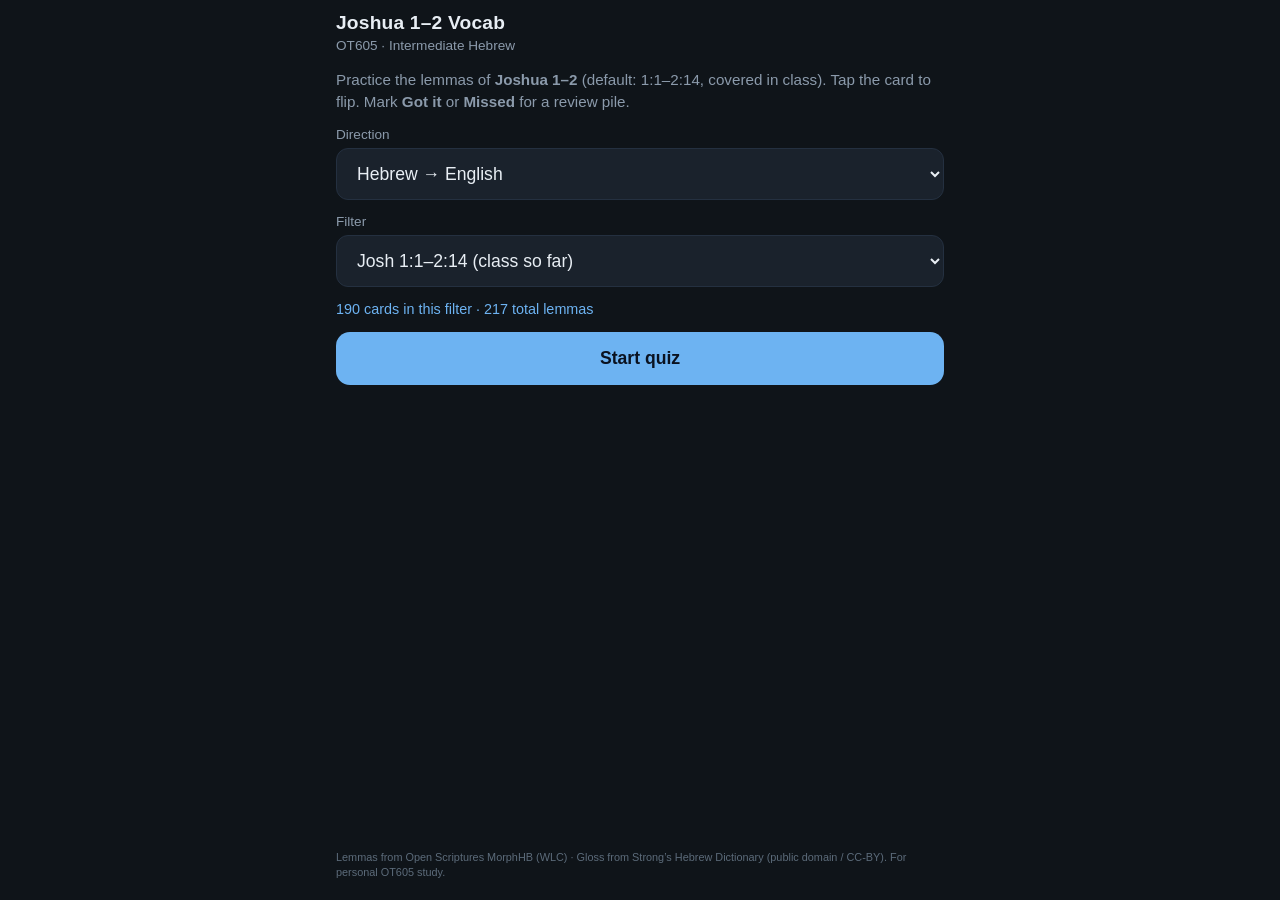
==== Joshua-Vocab-1.1-2.14.html @ 859b7f79 "Add Josh 1:1–2:14 class-range filters and standalone build - vocab.js: per-lemma verses, thru214, fr" ====
<!DOCTYPE html>
<html lang="en">
<head>
  <meta charset="utf-8" />
  <meta name="viewport" content="width=device-width, initial-scale=1, viewport-fit=cover" />
  <meta name="theme-color" content="#0f1419" />
  <meta name="apple-mobile-web-app-capable" content="yes" />
  <meta name="apple-mobile-web-app-status-bar-style" content="black-translucent" />
  <meta name="apple-mobile-web-app-title" content="Josh Vocab" />
  <meta name="description" content="Joshua 1–2 Biblical Hebrew vocabulary flip cards — OT605 Intermediate Hebrew, The Expositors Seminary" />
  <title>Joshua 1–2 Vocab</title>
  <style>
:root {
  --bg: #0f1419;
  --bg2: #1a222c;
  --bg3: #243040;
  --text: #e8eef4;
  --muted: #8b9aab;
  --accent: #6db3f2;
  --ok: #3dcc8c;
  --bad: #f07178;
  --hebrew: "SBL Hebrew", "Ezra SIL", "Times New Roman", "Noto Serif Hebrew", "David Libre", serif;
  --serif: "Iowan Old Style", "Palatino Linotype", Palatino, "Book Antiqua", Georgia, serif;
  --sans: -apple-system, BlinkMacSystemFont, "Segoe UI", Roboto, "Helvetica Neue", Arial, sans-serif;
  --safe-b: env(safe-area-inset-bottom, 0px);
  --safe-t: env(safe-area-inset-top, 0px);
}

*, *::before, *::after { box-sizing: border-box; }
html { height: 100%; }
body {
  margin: 0;
  min-height: 100%;
  min-height: 100dvh;
  font-family: var(--sans);
  background: var(--bg);
  color: var(--text);
  -webkit-text-size-adjust: 100%;
  -webkit-tap-highlight-color: transparent;
}

.app {
  max-width: 640px;
  margin: 0 auto;
  min-height: 100dvh;
  padding: calc(12px + var(--safe-t)) 16px calc(20px + var(--safe-b));
  display: flex;
  flex-direction: column;
}

header.top {
  margin-bottom: 16px;
}
header.top h1 {
  font-size: 1.2rem;
  font-weight: 650;
  margin: 0;
  letter-spacing: 0.01em;
}
.sub {
  color: var(--muted);
  font-size: 0.85rem;
  margin: 4px 0 0;
}

.panel {
  flex: 1;
  display: flex;
  flex-direction: column;
  gap: 14px;
}
.panel[hidden] { display: none !important; }

label.field {
  display: flex;
  flex-direction: column;
  gap: 6px;
  font-size: 0.85rem;
  color: var(--muted);
}
select {
  font: inherit;
  font-size: 1.1rem;
  padding: 14px 16px;
  border-radius: 12px;
  border: 1px solid var(--bg3);
  background: var(--bg2);
  color: var(--text);
  width: 100%;
  outline: none;
}
select:focus {
  border-color: var(--accent);
  box-shadow: 0 0 0 3px rgba(109, 179, 242, 0.25);
}

.btn {
  appearance: none;
  border: none;
  border-radius: 14px;
  font: inherit;
  font-size: 1.1rem;
  font-weight: 600;
  padding: 16px 20px;
  min-height: 52px;
  cursor: pointer;
  background: var(--accent);
  color: #0a1220;
  width: 100%;
  touch-action: manipulation;
}
.btn:active { transform: scale(0.98); }
.btn.secondary {
  background: var(--bg3);
  color: var(--text);
}
.btn.ok {
  background: var(--ok);
  color: #0a1220;
}
.btn.ghost {
  background: transparent;
  color: var(--muted);
  border: 1px solid var(--bg3);
}
.btn[hidden] { display: none !important; }

.row {
  display: flex;
  gap: 10px;
}
.row .btn { flex: 1; }

.hint {
  color: var(--muted);
  font-size: 0.95rem;
  line-height: 1.45;
  margin: 0;
}
.status {
  color: var(--accent);
  font-size: 0.9rem;
  min-height: 1.2em;
  margin: 0;
}

.quiz-bar {
  display: flex;
  justify-content: space-between;
  align-items: center;
  color: var(--muted);
  font-size: 0.9rem;
}
.progress {
  font-variant-numeric: tabular-nums;
  font-weight: 650;
  color: var(--text);
  font-size: 1.05rem;
}

.flip-scene {
  appearance: none;
  border: none;
  background: transparent;
  padding: 0;
  margin: 0;
  width: 100%;
  flex: 1;
  min-height: 280px;
  perspective: 1200px;
  cursor: pointer;
  text-align: left;
  color: inherit;
  touch-action: manipulation;
}
.flip-inner {
  position: relative;
  width: 100%;
  height: 100%;
  min-height: 280px;
  transform-style: preserve-3d;
  transition: transform 0.45s ease;
}
.flip-scene.is-flipped .flip-inner {
  transform: rotateY(180deg);
}
.flip-face {
  position: absolute;
  inset: 0;
  background: var(--bg2);
  border-radius: 18px;
  padding: 20px 18px 18px;
  display: flex;
  flex-direction: column;
  gap: 12px;
  backface-visibility: hidden;
  -webkit-backface-visibility: hidden;
  box-shadow: 0 8px 28px rgba(0, 0, 0, 0.28);
}
.flip-back {
  transform: rotateY(180deg);
  align-items: center;
  justify-content: center;
  text-align: center;
}
.face-label {
  margin: 0;
  font-size: 0.75rem;
  letter-spacing: 0.08em;
  text-transform: uppercase;
  color: var(--muted);
  font-weight: 650;
}
.prompt, .answer {
  flex: 1;
  display: flex;
  align-items: center;
  justify-content: center;
  text-align: center;
  width: 100%;
  word-break: break-word;
}
.prompt.hebrew, .answer.hebrew {
  font-family: var(--hebrew);
  font-size: clamp(2.4rem, 11vw, 3.4rem);
  line-height: 1.35;
  direction: rtl;
  unicode-bidi: plaintext;
  color: var(--text);
}
.prompt.english, .answer.english {
  font-family: var(--serif);
  font-size: clamp(1.35rem, 5.2vw, 1.75rem);
  line-height: 1.4;
  color: var(--text);
}
.answer.english { color: var(--accent); }
.meta {
  margin: 0;
  text-align: center;
  color: var(--muted);
  font-size: 0.8rem;
  font-variant-numeric: tabular-nums;
  min-height: 1.1em;
}
.tap-hint {
  margin: 0;
  text-align: center;
  color: var(--muted);
  font-size: 0.85rem;
}
.tap-hint[hidden] { display: none !important; }

.actions {
  display: flex;
  flex-direction: column;
  gap: 10px;
  margin-top: auto;
}
.actions[hidden] { display: none !important; }

.score {
  font-size: 1.6rem;
  font-weight: 700;
  text-align: center;
  margin: 12px 0 4px;
}
.review {
  text-align: center;
  color: var(--muted);
  margin: 0 0 12px;
}

.attr {
  margin-top: auto;
  padding-top: 18px;
  font-size: 0.68rem;
  line-height: 1.4;
  color: #5c6b7a;
}

@media (min-width: 500px) {
  .flip-scene, .flip-inner { min-height: 320px; }
}

@media (prefers-reduced-motion: reduce) {
  .flip-inner { transition: none; }
}

</style>
</head>
<body>
  <div class="app">
    <header class="top">
      <div>
        <h1>Joshua 1–2 Vocab</h1>
        <p class="sub">OT605 · Intermediate Hebrew</p>
      </div>
    </header>

    <section id="setup" class="panel">
      <p class="hint">Practice the lemmas of <strong>Joshua 1–2</strong> (default: 1:1–2:14, covered in class). Tap the card to flip. Mark <strong>Got it</strong> or <strong>Missed</strong> for a review pile.</p>

      <label class="field">Direction
        <select id="modeSelect" aria-label="Quiz direction">
          <option value="he-en" selected>Hebrew → English</option>
          <option value="en-he">English → Hebrew</option>
        </select>
      </label>

      <label class="field">Filter
        <select id="filterSelect" aria-label="Chapter filter">
          <option value="thru214" selected>Josh 1:1–2:14 (class so far)</option>
          <option value="hard214">Hard only within 1:1–2:14</option>
          <option value="all">All lemmas</option>
          <option value="ch1">Chapter 1 only</option>
          <option value="ch2">Chapter 2 only</option>
          <option value="both">In both chapters</option>
          <option value="hard">Hard only (≤2× in Josh 1–2)</option>
        </select>
      </label>

      <p class="status" id="status" aria-live="polite"></p>
      <button type="button" class="btn" id="startBtn">Start quiz</button>
    </section>

    <section id="quiz" class="panel" hidden>
      <div class="quiz-bar">
        <span id="quizTitle">Quiz</span>
        <span class="progress" id="progress">0/0</span>
      </div>

      <button type="button" class="flip-scene" id="flipCard" aria-label="Flip card">
        <div class="flip-inner" id="flipInner">
          <div class="flip-face flip-front">
            <p class="face-label" id="frontLabel">Hebrew</p>
            <div class="prompt" id="frontText" aria-live="polite"></div>
            <p class="meta" id="frontMeta"></p>
            <p class="tap-hint" id="tapHint">Tap to flip</p>
          </div>
          <div class="flip-face flip-back">
            <p class="face-label" id="backLabel">English</p>
            <div class="answer" id="backText"></div>
            <p class="meta" id="backMeta"></p>
          </div>
        </div>
      </button>

      <div class="actions" id="gradeRow" hidden>
        <button type="button" class="btn ok" id="gotItBtn">Got it</button>
        <button type="button" class="btn secondary" id="missedBtn">Missed</button>
      </div>
    </section>

    <section id="results" class="panel" hidden>
      <p class="score" id="scoreLine">Score</p>
      <p class="review" id="reviewLine"></p>
      <button type="button" class="btn" id="againBtn">Review missed</button>
      <div class="row">
        <button type="button" class="btn secondary" id="fullAgainBtn">Full quiz</button>
        <button type="button" class="btn ghost" id="homeBtn">Home</button>
      </div>
    </section>

    <footer class="attr">
      Lemmas from Open Scriptures MorphHB (WLC) · Gloss from Strong’s Hebrew Dictionary (public domain / CC-BY). For personal OT605 study.
    </footer>
  </div>
  <script>
/* Joshua 1–2 vocabulary from MorphHB WLC + Strong's (public domain / CC-BY).
 * Generated for OT605 Intermediate Hebrew — Seth Templeton / The Expositors Seminary.
 */
window.JOSH_VOCAB = {
  "words": [
    {
      "lemma": "אֵת",
      "gloss": "Direct object marker (untranslated)",
      "strongs": "H853",
      "freq": 44,
      "chapters": [
        1,
        2
      ],
      "verses": [
        "1:2",
        "1:6",
        "1:8",
        "1:10",
        "1:11",
        "1:13",
        "1:14",
        "1:15",
        "1:16",
        "1:18",
        "2:1",
        "2:2",
        "2:3",
        "2:4",
        "2:9",
        "2:10",
        "2:13",
        "2:14",
        "2:18",
        "2:20",
        "2:21",
        "2:23",
        "2:24"
      ],
      "thru214": true,
      "freq214": 34
    },
    {
      "lemma": "אֲשֶׁר",
      "gloss": "Who, which, that",
      "strongs": "H834",
      "freq": 32,
      "chapters": [
        1,
        2
      ],
      "verses": [
        "1:2",
        "1:3",
        "1:5",
        "1:6",
        "1:7",
        "1:9",
        "1:11",
        "1:13",
        "1:14",
        "1:15",
        "1:16",
        "1:17",
        "1:18",
        "2:3",
        "2:7",
        "2:10",
        "2:13",
        "2:17",
        "2:18",
        "2:19",
        "2:20"
      ],
      "thru214": true,
      "freq214": 27
    },
    {
      "lemma": "כֹּל",
      "gloss": "All, every, whole",
      "strongs": "H3605",
      "freq": 24,
      "chapters": [
        1,
        2
      ],
      "verses": [
        "1:2",
        "1:3",
        "1:4",
        "1:5",
        "1:7",
        "1:8",
        "1:9",
        "1:14",
        "1:16",
        "1:17",
        "1:18",
        "2:3",
        "2:9",
        "2:13",
        "2:18",
        "2:19",
        "2:22",
        "2:23",
        "2:24"
      ],
      "thru214": true,
      "freq214": 17
    },
    {
      "lemma": "אָמַר",
      "gloss": "To say, speak",
      "strongs": "H559",
      "freq": 19,
      "chapters": [
        1,
        2
      ],
      "verses": [
        "1:1",
        "1:10",
        "1:11",
        "1:12",
        "1:13",
        "1:16",
        "2:1",
        "2:2",
        "2:3",
        "2:4",
        "2:9",
        "2:14",
        "2:16",
        "2:17",
        "2:21",
        "2:24"
      ],
      "thru214": true,
      "freq214": 15
    },
    {
      "lemma": "אֶרֶץ",
      "gloss": "Land, earth",
      "strongs": "H776",
      "freq": 18,
      "chapters": [
        1,
        2
      ],
      "verses": [
        "1:2",
        "1:4",
        "1:6",
        "1:11",
        "1:13",
        "1:14",
        "1:15",
        "2:1",
        "2:2",
        "2:3",
        "2:9",
        "2:11",
        "2:14",
        "2:18",
        "2:24"
      ],
      "thru214": true,
      "freq214": 15
    },
    {
      "lemma": "יְהֹוָה",
      "gloss": "YHWH (the LORD)",
      "strongs": "H3068",
      "freq": 16,
      "chapters": [
        1,
        2
      ],
      "verses": [
        "1:1",
        "1:9",
        "1:11",
        "1:13",
        "1:15",
        "1:17",
        "2:9",
        "2:10",
        "2:11",
        "2:12",
        "2:14",
        "2:24"
      ],
      "thru214": true,
      "freq214": 15
    },
    {
      "lemma": "אִישׁ",
      "gloss": "Man, husband, male",
      "strongs": "H376",
      "freq": 15,
      "chapters": [
        1,
        2
      ],
      "verses": [
        "1:5",
        "1:18",
        "2:1",
        "2:2",
        "2:3",
        "2:4",
        "2:5",
        "2:7",
        "2:9",
        "2:11",
        "2:14",
        "2:17",
        "2:23"
      ],
      "thru214": true,
      "freq214": 13
    },
    {
      "lemma": "אֵל",
      "gloss": "To, toward",
      "strongs": "H413",
      "freq": 14,
      "chapters": [
        1,
        2
      ],
      "verses": [
        "1:1",
        "1:2",
        "1:3",
        "1:16",
        "1:17",
        "2:3",
        "2:4",
        "2:9",
        "2:17",
        "2:18",
        "2:23",
        "2:24"
      ],
      "thru214": true,
      "freq214": 10
    },
    {
      "lemma": "כִּי",
      "gloss": "For, because, that, when",
      "strongs": "H3588",
      "freq": 14,
      "chapters": [
        1,
        2
      ],
      "verses": [
        "1:6",
        "1:8",
        "1:9",
        "1:11",
        "2:3",
        "2:5",
        "2:9",
        "2:10",
        "2:11",
        "2:12",
        "2:15",
        "2:24"
      ],
      "thru214": true,
      "freq214": 12
    },
    {
      "lemma": "הָיָה",
      "gloss": "To be, become, happen",
      "strongs": "H1961",
      "freq": 12,
      "chapters": [
        1,
        2
      ],
      "verses": [
        "1:1",
        "1:4",
        "1:5",
        "1:17",
        "2:5",
        "2:14",
        "2:19",
        "2:20"
      ],
      "thru214": true,
      "freq214": 8
    },
    {
      "lemma": "נָתַן",
      "gloss": "To give, put, set",
      "strongs": "H5414",
      "freq": 12,
      "chapters": [
        1,
        2
      ],
      "verses": [
        "1:2",
        "1:3",
        "1:6",
        "1:11",
        "1:13",
        "1:14",
        "1:15",
        "2:9",
        "2:12",
        "2:14",
        "2:24"
      ],
      "thru214": true,
      "freq214": 11
    },
    {
      "lemma": "לֹא",
      "gloss": "Not",
      "strongs": "H3808",
      "freq": 11,
      "chapters": [
        1,
        2
      ],
      "verses": [
        "1:5",
        "1:8",
        "1:9",
        "1:18",
        "2:4",
        "2:5",
        "2:11",
        "2:14",
        "2:22"
      ],
      "thru214": true,
      "freq214": 10
    },
    {
      "lemma": "מֹשֶׁה",
      "gloss": "Moses",
      "strongs": "H4872",
      "freq": 11,
      "chapters": [
        1
      ],
      "verses": [
        "1:1",
        "1:2",
        "1:3",
        "1:5",
        "1:7",
        "1:13",
        "1:14",
        "1:15",
        "1:17"
      ],
      "thru214": true,
      "freq214": 11
    },
    {
      "lemma": "בּוֹא",
      "gloss": "To come in, enter, bring",
      "strongs": "H935",
      "freq": 10,
      "chapters": [
        1,
        2
      ],
      "verses": [
        "1:11",
        "2:1",
        "2:2",
        "2:3",
        "2:4",
        "2:18",
        "2:22",
        "2:23"
      ],
      "thru214": true,
      "freq214": 7
    },
    {
      "lemma": "זֶה",
      "gloss": "This",
      "strongs": "H2088",
      "freq": 10,
      "chapters": [
        1,
        2
      ],
      "verses": [
        "1:2",
        "1:4",
        "1:6",
        "1:8",
        "1:11",
        "2:14",
        "2:17",
        "2:18",
        "2:20"
      ],
      "thru214": true,
      "freq214": 7
    },
    {
      "lemma": "יָלַךְ",
      "gloss": "To walk (literally or figuratively)",
      "strongs": "H3212",
      "freq": 9,
      "chapters": [
        1,
        2
      ],
      "verses": [
        "1:7",
        "1:9",
        "1:16",
        "2:1",
        "2:16",
        "2:21",
        "2:22"
      ],
      "thru214": true,
      "freq214": 5
    },
    {
      "lemma": "בַּיִת",
      "gloss": "House",
      "strongs": "H1004",
      "freq": 8,
      "chapters": [
        2
      ],
      "verses": [
        "2:1",
        "2:3",
        "2:12",
        "2:15",
        "2:18",
        "2:19"
      ],
      "thru214": true,
      "freq214": 3
    },
    {
      "lemma": "עִם",
      "gloss": "With",
      "strongs": "H5973",
      "freq": 8,
      "chapters": [
        1,
        2
      ],
      "verses": [
        "1:5",
        "1:9",
        "1:17",
        "2:12",
        "2:14"
      ],
      "thru214": true,
      "freq214": 8
    },
    {
      "lemma": "אֱלֹהִים",
      "gloss": "God, gods",
      "strongs": "H430",
      "freq": 7,
      "chapters": [
        1,
        2
      ],
      "verses": [
        "1:9",
        "1:11",
        "1:13",
        "1:15",
        "1:17",
        "2:11"
      ],
      "thru214": true,
      "freq214": 7
    },
    {
      "lemma": "יְהוֹשׁוּעַ",
      "gloss": "Joshua",
      "strongs": "H3091",
      "freq": 7,
      "chapters": [
        1,
        2
      ],
      "verses": [
        "1:1",
        "1:10",
        "1:12",
        "1:16",
        "2:1",
        "2:23",
        "2:24"
      ],
      "thru214": true,
      "freq214": 5
    },
    {
      "lemma": "עָשָׂה",
      "gloss": "To do, make",
      "strongs": "H6213",
      "freq": 7,
      "chapters": [
        1,
        2
      ],
      "verses": [
        "1:7",
        "1:8",
        "1:16",
        "2:10",
        "2:12",
        "2:14"
      ],
      "thru214": true,
      "freq214": 7
    },
    {
      "lemma": "צָוָה",
      "gloss": "To command, charge",
      "strongs": "H6680",
      "freq": 7,
      "chapters": [
        1
      ],
      "verses": [
        "1:7",
        "1:9",
        "1:10",
        "1:11",
        "1:13",
        "1:16",
        "1:18"
      ],
      "thru214": true,
      "freq214": 7
    },
    {
      "lemma": "רָדַף",
      "gloss": "To pursue, chase",
      "strongs": "H7291",
      "freq": 7,
      "chapters": [
        2
      ],
      "verses": [
        "2:5",
        "2:7",
        "2:16",
        "2:22"
      ],
      "thru214": true,
      "freq214": 3
    },
    {
      "lemma": "אַחַר",
      "gloss": "After, behind",
      "strongs": "H310",
      "freq": 6,
      "chapters": [
        1,
        2
      ],
      "verses": [
        "1:1",
        "2:5",
        "2:7",
        "2:16"
      ],
      "thru214": true,
      "freq214": 5
    },
    {
      "lemma": "יַרְדֵּן",
      "gloss": "Jordan",
      "strongs": "H3383",
      "freq": 6,
      "chapters": [
        1,
        2
      ],
      "verses": [
        "1:2",
        "1:11",
        "1:14",
        "1:15",
        "2:7",
        "2:10"
      ],
      "thru214": true,
      "freq214": 6
    },
    {
      "lemma": "עַל",
      "gloss": "On, upon, over, concerning",
      "strongs": "H5921",
      "freq": 6,
      "chapters": [
        2
      ],
      "verses": [
        "2:6",
        "2:7",
        "2:8",
        "2:9",
        "2:11"
      ],
      "thru214": true,
      "freq214": 6
    },
    {
      "lemma": "פָּנִים",
      "gloss": "Face, before",
      "strongs": "H6440",
      "freq": 6,
      "chapters": [
        1,
        2
      ],
      "verses": [
        "1:5",
        "1:14",
        "2:9",
        "2:10",
        "2:11",
        "2:24"
      ],
      "thru214": true,
      "freq214": 5
    },
    {
      "lemma": "אָב",
      "gloss": "Father",
      "strongs": "H1",
      "freq": 5,
      "chapters": [
        1,
        2
      ],
      "verses": [
        "1:6",
        "2:12",
        "2:13",
        "2:18"
      ],
      "thru214": true,
      "freq214": 3
    },
    {
      "lemma": "אַתָּה",
      "gloss": "You",
      "strongs": "H859",
      "freq": 5,
      "chapters": [
        1,
        2
      ],
      "verses": [
        "1:2",
        "1:6",
        "1:11",
        "1:14",
        "2:12"
      ],
      "thru214": true,
      "freq214": 5
    },
    {
      "lemma": "בֵּן",
      "gloss": "Son",
      "strongs": "H1121",
      "freq": 5,
      "chapters": [
        1,
        2
      ],
      "verses": [
        "1:1",
        "1:2",
        "2:1",
        "2:2",
        "2:23"
      ],
      "thru214": true,
      "freq214": 4
    },
    {
      "lemma": "דָּבָר",
      "gloss": "Word, matter, thing",
      "strongs": "H1697",
      "freq": 5,
      "chapters": [
        1,
        2
      ],
      "verses": [
        "1:13",
        "1:18",
        "2:14",
        "2:20",
        "2:21"
      ],
      "thru214": true,
      "freq214": 3
    },
    {
      "lemma": "הוּא",
      "gloss": "He, she, it",
      "strongs": "H1931",
      "freq": 5,
      "chapters": [
        2
      ],
      "verses": [
        "2:6",
        "2:8",
        "2:11",
        "2:15",
        "2:21"
      ],
      "thru214": true,
      "freq214": 3
    },
    {
      "lemma": "יָצָא",
      "gloss": "To go out, come out",
      "strongs": "H3318",
      "freq": 5,
      "chapters": [
        2
      ],
      "verses": [
        "2:3",
        "2:5",
        "2:7",
        "2:10",
        "2:19"
      ],
      "thru214": true,
      "freq214": 4
    },
    {
      "lemma": "יָשַׁב",
      "gloss": "To sit, dwell",
      "strongs": "H3427",
      "freq": 5,
      "chapters": [
        1,
        2
      ],
      "verses": [
        "1:14",
        "2:9",
        "2:15",
        "2:22",
        "2:24"
      ],
      "thru214": true,
      "freq214": 2
    },
    {
      "lemma": "עֶבֶד",
      "gloss": "Slave, servant",
      "strongs": "H5650",
      "freq": 5,
      "chapters": [
        1
      ],
      "verses": [
        "1:1",
        "1:2",
        "1:7",
        "1:13",
        "1:15"
      ],
      "thru214": true,
      "freq214": 5
    },
    {
      "lemma": "עָבַר",
      "gloss": "To pass over, through, by",
      "strongs": "H5674",
      "freq": 5,
      "chapters": [
        1,
        2
      ],
      "verses": [
        "1:2",
        "1:11",
        "1:14",
        "2:23"
      ],
      "thru214": true,
      "freq214": 4
    },
    {
      "lemma": "עַד",
      "gloss": "Until, as far as",
      "strongs": "H5704",
      "freq": 5,
      "chapters": [
        1,
        2
      ],
      "verses": [
        "1:4",
        "1:15",
        "2:16",
        "2:22"
      ],
      "thru214": true,
      "freq214": 3
    },
    {
      "lemma": "שָׁמַע",
      "gloss": "To hear, listen, obey",
      "strongs": "H8085",
      "freq": 5,
      "chapters": [
        1,
        2
      ],
      "verses": [
        "1:17",
        "1:18",
        "2:10",
        "2:11"
      ],
      "thru214": true,
      "freq214": 5
    },
    {
      "lemma": "אָח",
      "gloss": "Brother",
      "strongs": "H251",
      "freq": 4,
      "chapters": [
        1,
        2
      ],
      "verses": [
        "1:14",
        "1:15",
        "2:13",
        "2:18"
      ],
      "thru214": true,
      "freq214": 3
    },
    {
      "lemma": "אָמַץ",
      "gloss": "To be stout / courageous",
      "strongs": "H553",
      "freq": 4,
      "chapters": [
        1
      ],
      "verses": [
        "1:6",
        "1:7",
        "1:9",
        "1:18"
      ],
      "thru214": true,
      "freq214": 4
    },
    {
      "lemma": "דֶּרֶךְ",
      "gloss": "Way, road, manner",
      "strongs": "H1870",
      "freq": 4,
      "chapters": [
        1,
        2
      ],
      "verses": [
        "1:8",
        "2:7",
        "2:16",
        "2:22"
      ],
      "thru214": true,
      "freq214": 2
    },
    {
      "lemma": "חָזַק",
      "gloss": "To be strong, strengthen",
      "strongs": "H2388",
      "freq": 4,
      "chapters": [
        1
      ],
      "verses": [
        "1:6",
        "1:7",
        "1:9",
        "1:18"
      ],
      "thru214": true,
      "freq214": 4
    },
    {
      "lemma": "יוֹם",
      "gloss": "Day",
      "strongs": "H3117",
      "freq": 4,
      "chapters": [
        1,
        2
      ],
      "verses": [
        "1:5",
        "1:11",
        "2:16",
        "2:22"
      ],
      "thru214": true,
      "freq214": 2
    },
    {
      "lemma": "יָרַשׁ",
      "gloss": "To inherit / dispossess",
      "strongs": "H3423",
      "freq": 4,
      "chapters": [
        1
      ],
      "verses": [
        "1:11",
        "1:15"
      ],
      "thru214": true,
      "freq214": 4
    },
    {
      "lemma": "עַם",
      "gloss": "People",
      "strongs": "H5971",
      "freq": 4,
      "chapters": [
        1
      ],
      "verses": [
        "1:2",
        "1:6",
        "1:10",
        "1:11"
      ],
      "thru214": true,
      "freq214": 4
    },
    {
      "lemma": "שָׁבַע",
      "gloss": "To swear, take an oath",
      "strongs": "H7650",
      "freq": 4,
      "chapters": [
        1,
        2
      ],
      "verses": [
        "1:6",
        "2:12",
        "2:17",
        "2:20"
      ],
      "thru214": true,
      "freq214": 2
    },
    {
      "lemma": "שׁוּב",
      "gloss": "To return, turn back",
      "strongs": "H7725",
      "freq": 4,
      "chapters": [
        1,
        2
      ],
      "verses": [
        "1:15",
        "2:16",
        "2:22",
        "2:23"
      ],
      "thru214": true,
      "freq214": 1
    },
    {
      "lemma": "שָׁלַח",
      "gloss": "To send",
      "strongs": "H7971",
      "freq": 4,
      "chapters": [
        1,
        2
      ],
      "verses": [
        "1:16",
        "2:1",
        "2:3",
        "2:21"
      ],
      "thru214": true,
      "freq214": 3
    },
    {
      "lemma": "שְׁנַיִם",
      "gloss": "Two",
      "strongs": "H8147",
      "freq": 4,
      "chapters": [
        2
      ],
      "verses": [
        "2:1",
        "2:4",
        "2:10",
        "2:23"
      ],
      "thru214": true,
      "freq214": 3
    },
    {
      "lemma": "אַל",
      "gloss": "Not",
      "strongs": "H408",
      "freq": 3,
      "chapters": [
        1
      ],
      "verses": [
        "1:7",
        "1:9"
      ],
      "thru214": true,
      "freq214": 3
    },
    {
      "lemma": "אִם",
      "gloss": "If",
      "strongs": "H518",
      "freq": 3,
      "chapters": [
        2
      ],
      "verses": [
        "2:14",
        "2:19",
        "2:20"
      ],
      "thru214": true,
      "freq214": 1
    },
    {
      "lemma": "אֲנַחְנוּ",
      "gloss": "We",
      "strongs": "H587",
      "freq": 3,
      "chapters": [
        2
      ],
      "verses": [
        "2:17",
        "2:18",
        "2:19"
      ],
      "thru214": false,
      "freq214": 0
    },
    {
      "lemma": "אִשָּׁה",
      "gloss": "Woman, wife",
      "strongs": "H802",
      "freq": 3,
      "chapters": [
        1,
        2
      ],
      "verses": [
        "1:14",
        "2:1",
        "2:4"
      ],
      "thru214": true,
      "freq214": 3
    },
    {
      "lemma": "גָּג",
      "gloss": "Roof, top",
      "strongs": "H1406",
      "freq": 3,
      "chapters": [
        2
      ],
      "verses": [
        "2:6",
        "2:8"
      ],
      "thru214": true,
      "freq214": 3
    },
    {
      "lemma": "גַּם",
      "gloss": "Also, even, moreover",
      "strongs": "H1571",
      "freq": 3,
      "chapters": [
        1,
        2
      ],
      "verses": [
        "1:15",
        "2:12",
        "2:24"
      ],
      "thru214": true,
      "freq214": 2
    },
    {
      "lemma": "הֵם",
      "gloss": "They, those",
      "strongs": "H1992",
      "freq": 3,
      "chapters": [
        1,
        2
      ],
      "verses": [
        "1:15",
        "2:4",
        "2:8"
      ],
      "thru214": true,
      "freq214": 3
    },
    {
      "lemma": "הַר",
      "gloss": "Mountain, hill",
      "strongs": "H2022",
      "freq": 3,
      "chapters": [
        2
      ],
      "verses": [
        "2:16",
        "2:22",
        "2:23"
      ],
      "thru214": false,
      "freq214": 0
    },
    {
      "lemma": "חַלּוֹן",
      "gloss": "A window (as perforated)",
      "strongs": "H2474",
      "freq": 3,
      "chapters": [
        2
      ],
      "verses": [
        "2:15",
        "2:18",
        "2:21"
      ],
      "thru214": false,
      "freq214": 0
    },
    {
      "lemma": "חֵסֵד",
      "gloss": "Kindness, loyalty (hesed)",
      "strongs": "H2617",
      "freq": 3,
      "chapters": [
        2
      ],
      "verses": [
        "2:12",
        "2:14"
      ],
      "thru214": true,
      "freq214": 3
    },
    {
      "lemma": "יָדַע",
      "gloss": "To know",
      "strongs": "H3045",
      "freq": 3,
      "chapters": [
        2
      ],
      "verses": [
        "2:4",
        "2:5",
        "2:9"
      ],
      "thru214": true,
      "freq214": 3
    },
    {
      "lemma": "יָרַד",
      "gloss": "To go down, descend",
      "strongs": "H3381",
      "freq": 3,
      "chapters": [
        2
      ],
      "verses": [
        "2:15",
        "2:18",
        "2:23"
      ],
      "thru214": false,
      "freq214": 0
    },
    {
      "lemma": "יְרִיחוֹ",
      "gloss": "Jericho",
      "strongs": "H3405",
      "freq": 3,
      "chapters": [
        2
      ],
      "verses": [
        "2:1",
        "2:2",
        "2:3"
      ],
      "thru214": true,
      "freq214": 3
    },
    {
      "lemma": "כֵּן",
      "gloss": "So, thus",
      "strongs": "H3651",
      "freq": 3,
      "chapters": [
        1,
        2
      ],
      "verses": [
        "1:17",
        "2:4",
        "2:21"
      ],
      "thru214": true,
      "freq214": 2
    },
    {
      "lemma": "מוּת",
      "gloss": "To die",
      "strongs": "H4191",
      "freq": 3,
      "chapters": [
        1,
        2
      ],
      "verses": [
        "1:2",
        "1:18",
        "2:14"
      ],
      "thru214": true,
      "freq214": 3
    },
    {
      "lemma": "מֶלֶךְ",
      "gloss": "King",
      "strongs": "H4428",
      "freq": 3,
      "chapters": [
        2
      ],
      "verses": [
        "2:2",
        "2:3",
        "2:10"
      ],
      "thru214": true,
      "freq214": 3
    },
    {
      "lemma": "נוּן",
      "gloss": "Nun (Joshua's father)",
      "strongs": "H5126",
      "freq": 3,
      "chapters": [
        1,
        2
      ],
      "verses": [
        "1:1",
        "2:1",
        "2:23"
      ],
      "thru214": true,
      "freq214": 2
    },
    {
      "lemma": "נָקִי",
      "gloss": "Innocent",
      "strongs": "H5355",
      "freq": 3,
      "chapters": [
        2
      ],
      "verses": [
        "2:17",
        "2:19",
        "2:20"
      ],
      "thru214": false,
      "freq214": 0
    },
    {
      "lemma": "עֵבֶר",
      "gloss": "A region across",
      "strongs": "H5676",
      "freq": 3,
      "chapters": [
        1,
        2
      ],
      "verses": [
        "1:14",
        "1:15",
        "2:10"
      ],
      "thru214": true,
      "freq214": 3
    },
    {
      "lemma": "רַק",
      "gloss": "Leanness, i.e. (figuratively) limitation",
      "strongs": "H7535",
      "freq": 3,
      "chapters": [
        1
      ],
      "verses": [
        "1:7",
        "1:17",
        "1:18"
      ],
      "thru214": true,
      "freq214": 3
    },
    {
      "lemma": "שָׁלוֹשׁ",
      "gloss": "Three",
      "strongs": "H7969",
      "freq": 3,
      "chapters": [
        1,
        2
      ],
      "verses": [
        "1:11",
        "2:16",
        "2:22"
      ],
      "thru214": true,
      "freq214": 1
    },
    {
      "lemma": "שָׁם",
      "gloss": "There (transferring to time) then",
      "strongs": "H8033",
      "freq": 3,
      "chapters": [
        2
      ],
      "verses": [
        "2:1",
        "2:16",
        "2:22"
      ],
      "thru214": true,
      "freq214": 1
    },
    {
      "lemma": "אָז",
      "gloss": "Then, at that time",
      "strongs": "H227",
      "freq": 2,
      "chapters": [
        1
      ],
      "verses": [
        "1:8"
      ],
      "thru214": true,
      "freq214": 2
    },
    {
      "lemma": "אָחוֹת",
      "gloss": "Sister",
      "strongs": "H269",
      "freq": 2,
      "chapters": [
        2
      ],
      "verses": [
        "2:13"
      ],
      "thru214": true,
      "freq214": 2
    },
    {
      "lemma": "אֵם",
      "gloss": "Mother",
      "strongs": "H517",
      "freq": 2,
      "chapters": [
        2
      ],
      "verses": [
        "2:13",
        "2:18"
      ],
      "thru214": true,
      "freq214": 1
    },
    {
      "lemma": "אֶמֶת",
      "gloss": "Faithfulness, truth",
      "strongs": "H571",
      "freq": 2,
      "chapters": [
        2
      ],
      "verses": [
        "2:12",
        "2:14"
      ],
      "thru214": true,
      "freq214": 2
    },
    {
      "lemma": "גָּדוֹל",
      "gloss": "Great (in any sense)",
      "strongs": "H1419",
      "freq": 2,
      "chapters": [
        1
      ],
      "verses": [
        "1:4"
      ],
      "thru214": true,
      "freq214": 2
    },
    {
      "lemma": "דָּם",
      "gloss": "Blood (as that which when shed causes death) of man or an animal",
      "strongs": "H1818",
      "freq": 2,
      "chapters": [
        2
      ],
      "verses": [
        "2:19"
      ],
      "thru214": false,
      "freq214": 0
    },
    {
      "lemma": "הִנֵּה",
      "gloss": "Behold, lo",
      "strongs": "H2009",
      "freq": 2,
      "chapters": [
        2
      ],
      "verses": [
        "2:2",
        "2:18"
      ],
      "thru214": true,
      "freq214": 1
    },
    {
      "lemma": "חוֹמָה",
      "gloss": "Wall",
      "strongs": "H2346",
      "freq": 2,
      "chapters": [
        2
      ],
      "verses": [
        "2:15"
      ],
      "thru214": false,
      "freq214": 0
    },
    {
      "lemma": "חָפַר",
      "gloss": "To pry into",
      "strongs": "H2658",
      "freq": 2,
      "chapters": [
        2
      ],
      "verses": [
        "2:2",
        "2:3"
      ],
      "thru214": true,
      "freq214": 2
    },
    {
      "lemma": "יָד",
      "gloss": "Hand, power",
      "strongs": "H3027",
      "freq": 2,
      "chapters": [
        2
      ],
      "verses": [
        "2:19",
        "2:24"
      ],
      "thru214": false,
      "freq214": 0
    },
    {
      "lemma": "יָם",
      "gloss": "Sea",
      "strongs": "H3220",
      "freq": 2,
      "chapters": [
        1,
        2
      ],
      "verses": [
        "1:4",
        "2:10"
      ],
      "thru214": true,
      "freq214": 2
    },
    {
      "lemma": "יִשְׂרָאֵל",
      "gloss": "Israel",
      "strongs": "H3478",
      "freq": 2,
      "chapters": [
        1,
        2
      ],
      "verses": [
        "1:2",
        "2:2"
      ],
      "thru214": true,
      "freq214": 2
    },
    {
      "lemma": "לַיִל",
      "gloss": "Night",
      "strongs": "H3915",
      "freq": 2,
      "chapters": [
        1,
        2
      ],
      "verses": [
        "1:8",
        "2:2"
      ],
      "thru214": true,
      "freq214": 2
    },
    {
      "lemma": "מוּג",
      "gloss": "To melt (with fear)",
      "strongs": "H4127",
      "freq": 2,
      "chapters": [
        2
      ],
      "verses": [
        "2:9",
        "2:24"
      ],
      "thru214": true,
      "freq214": 1
    },
    {
      "lemma": "מָוֶת",
      "gloss": "Death",
      "strongs": "H4194",
      "freq": 2,
      "chapters": [
        1,
        2
      ],
      "verses": [
        "1:1",
        "2:13"
      ],
      "thru214": true,
      "freq214": 2
    },
    {
      "lemma": "מִן",
      "gloss": "From",
      "strongs": "H4480",
      "freq": 2,
      "chapters": [
        1,
        2
      ],
      "verses": [
        "1:7",
        "2:1"
      ],
      "thru214": true,
      "freq214": 2
    },
    {
      "lemma": "מַעַן",
      "gloss": "In order that / for the sake of",
      "strongs": "H4616",
      "freq": 2,
      "chapters": [
        1
      ],
      "verses": [
        "1:7",
        "1:8"
      ],
      "thru214": true,
      "freq214": 2
    },
    {
      "lemma": "מָצָא",
      "gloss": "To find",
      "strongs": "H4672",
      "freq": 2,
      "chapters": [
        2
      ],
      "verses": [
        "2:22",
        "2:23"
      ],
      "thru214": false,
      "freq214": 0
    },
    {
      "lemma": "נָגַד",
      "gloss": "To front, i.e. stand boldly out opposite",
      "strongs": "H5046",
      "freq": 2,
      "chapters": [
        2
      ],
      "verses": [
        "2:14",
        "2:20"
      ],
      "thru214": true,
      "freq214": 1
    },
    {
      "lemma": "נָהָר",
      "gloss": "A stream (including the sea",
      "strongs": "H5104",
      "freq": 2,
      "chapters": [
        1
      ],
      "verses": [
        "1:4"
      ],
      "thru214": true,
      "freq214": 2
    },
    {
      "lemma": "נוּחַ",
      "gloss": "To rest, settle",
      "strongs": "H5117",
      "freq": 2,
      "chapters": [
        1
      ],
      "verses": [
        "1:13",
        "1:15"
      ],
      "thru214": true,
      "freq214": 2
    },
    {
      "lemma": "נֶפֶשׁ",
      "gloss": "Soul, life, person",
      "strongs": "H5315",
      "freq": 2,
      "chapters": [
        2
      ],
      "verses": [
        "2:13",
        "2:14"
      ],
      "thru214": true,
      "freq214": 2
    },
    {
      "lemma": "סָגַר",
      "gloss": "To shut up",
      "strongs": "H5462",
      "freq": 2,
      "chapters": [
        2
      ],
      "verses": [
        "2:5",
        "2:7"
      ],
      "thru214": true,
      "freq214": 2
    },
    {
      "lemma": "עוֹד",
      "gloss": "Iteration or continuance",
      "strongs": "H5750",
      "freq": 2,
      "chapters": [
        1,
        2
      ],
      "verses": [
        "1:11",
        "2:11"
      ],
      "thru214": true,
      "freq214": 2
    },
    {
      "lemma": "עָלָה",
      "gloss": "To go up, ascend",
      "strongs": "H5927",
      "freq": 2,
      "chapters": [
        2
      ],
      "verses": [
        "2:6",
        "2:8"
      ],
      "thru214": true,
      "freq214": 2
    },
    {
      "lemma": "עַתָּה",
      "gloss": "Now",
      "strongs": "H6258",
      "freq": 2,
      "chapters": [
        1,
        2
      ],
      "verses": [
        "1:2",
        "2:12"
      ],
      "thru214": true,
      "freq214": 2
    },
    {
      "lemma": "פֶּה",
      "gloss": "Mouth",
      "strongs": "H6310",
      "freq": 2,
      "chapters": [
        1
      ],
      "verses": [
        "1:8",
        "1:18"
      ],
      "thru214": true,
      "freq214": 2
    },
    {
      "lemma": "קוּם",
      "gloss": "To arise, stand",
      "strongs": "H6965",
      "freq": 2,
      "chapters": [
        1,
        2
      ],
      "verses": [
        "1:2",
        "2:11"
      ],
      "thru214": true,
      "freq214": 2
    },
    {
      "lemma": "קָשַׁר",
      "gloss": "To tie, physically (gird, confine, compact) or mentally (in love…",
      "strongs": "H7194",
      "freq": 2,
      "chapters": [
        2
      ],
      "verses": [
        "2:18",
        "2:21"
      ],
      "thru214": false,
      "freq214": 0
    },
    {
      "lemma": "רֹאשׁ",
      "gloss": "The head (as most easily shaken), whether literal or figurative",
      "strongs": "H7218",
      "freq": 2,
      "chapters": [
        2
      ],
      "verses": [
        "2:19"
      ],
      "thru214": false,
      "freq214": 0
    },
    {
      "lemma": "רָחָב",
      "gloss": "Rahab",
      "strongs": "H7343",
      "freq": 2,
      "chapters": [
        2
      ],
      "verses": [
        "2:1",
        "2:3"
      ],
      "thru214": true,
      "freq214": 2
    },
    {
      "lemma": "שְׁבוּעָה",
      "gloss": "Something sworn, i.e. an oath",
      "strongs": "H7621",
      "freq": 2,
      "chapters": [
        2
      ],
      "verses": [
        "2:17",
        "2:20"
      ],
      "thru214": false,
      "freq214": 0
    },
    {
      "lemma": "שָׁכַב",
      "gloss": "To lie down",
      "strongs": "H7901",
      "freq": 2,
      "chapters": [
        2
      ],
      "verses": [
        "2:1",
        "2:8"
      ],
      "thru214": true,
      "freq214": 2
    },
    {
      "lemma": "שָׂכַל",
      "gloss": "To prosper, have insight",
      "strongs": "H7919",
      "freq": 2,
      "chapters": [
        1
      ],
      "verses": [
        "1:7",
        "1:8"
      ],
      "thru214": true,
      "freq214": 2
    },
    {
      "lemma": "שָׁמַר",
      "gloss": "To keep, guard, observe",
      "strongs": "H8104",
      "freq": 2,
      "chapters": [
        1
      ],
      "verses": [
        "1:7",
        "1:8"
      ],
      "thru214": true,
      "freq214": 2
    },
    {
      "lemma": "שֶׁמֶשׁ",
      "gloss": "The sun",
      "strongs": "H8121",
      "freq": 2,
      "chapters": [
        1
      ],
      "verses": [
        "1:4",
        "1:15"
      ],
      "thru214": true,
      "freq214": 2
    },
    {
      "lemma": "שָׁנִי",
      "gloss": "Crimson, properly, the insect or its color, also stuff dyed with it",
      "strongs": "H8144",
      "freq": 2,
      "chapters": [
        2
      ],
      "verses": [
        "2:18",
        "2:21"
      ],
      "thru214": false,
      "freq214": 0
    },
    {
      "lemma": "שַׁעַר",
      "gloss": "Gate",
      "strongs": "H8179",
      "freq": 2,
      "chapters": [
        2
      ],
      "verses": [
        "2:5",
        "2:7"
      ],
      "thru214": true,
      "freq214": 2
    },
    {
      "lemma": "תּוֹרָה",
      "gloss": "Law, Torah",
      "strongs": "H8451",
      "freq": 2,
      "chapters": [
        1
      ],
      "verses": [
        "1:7",
        "1:8"
      ],
      "thru214": true,
      "freq214": 2
    },
    {
      "lemma": "תַּחַת",
      "gloss": "Under, instead of",
      "strongs": "H8478",
      "freq": 2,
      "chapters": [
        2
      ],
      "verses": [
        "2:11",
        "2:14"
      ],
      "thru214": true,
      "freq214": 2
    },
    {
      "lemma": "תִּקְוָה",
      "gloss": "Literally a cord (as an attachment)",
      "strongs": "H8615",
      "freq": 2,
      "chapters": [
        2
      ],
      "verses": [
        "2:18",
        "2:21"
      ],
      "thru214": false,
      "freq214": 0
    },
    {
      "lemma": "אוֹת",
      "gloss": "Sign, mark, token",
      "strongs": "H226",
      "freq": 1,
      "chapters": [
        2
      ],
      "verses": [
        "2:12"
      ],
      "thru214": true,
      "freq214": 1
    },
    {
      "lemma": "אֵימָה",
      "gloss": "Fright",
      "strongs": "H367",
      "freq": 1,
      "chapters": [
        2
      ],
      "verses": [
        "2:9"
      ],
      "thru214": true,
      "freq214": 1
    },
    {
      "lemma": "אַיִן",
      "gloss": "Where?",
      "strongs": "H370",
      "freq": 1,
      "chapters": [
        2
      ],
      "verses": [
        "2:4"
      ],
      "thru214": true,
      "freq214": 1
    },
    {
      "lemma": "אֱמֹרִי",
      "gloss": "An Emorite, one of the Canaanitish tribes",
      "strongs": "H567",
      "freq": 1,
      "chapters": [
        2
      ],
      "verses": [
        "2:10"
      ],
      "thru214": true,
      "freq214": 1
    },
    {
      "lemma": "אָן",
      "gloss": "Where?",
      "strongs": "H575",
      "freq": 1,
      "chapters": [
        2
      ],
      "verses": [
        "2:5"
      ],
      "thru214": true,
      "freq214": 1
    },
    {
      "lemma": "אָנֹכִי",
      "gloss": "I (emphatic)",
      "strongs": "H595",
      "freq": 1,
      "chapters": [
        1
      ],
      "verses": [
        "1:2"
      ],
      "thru214": true,
      "freq214": 1
    },
    {
      "lemma": "אָסַף",
      "gloss": "To gather for any purpose",
      "strongs": "H622",
      "freq": 1,
      "chapters": [
        2
      ],
      "verses": [
        "2:18"
      ],
      "thru214": false,
      "freq214": 0
    },
    {
      "lemma": "אֵת",
      "gloss": "With (nearness)",
      "strongs": "H854",
      "freq": 1,
      "chapters": [
        2
      ],
      "verses": [
        "2:19"
      ],
      "thru214": false,
      "freq214": 0
    },
    {
      "lemma": "בְּעַד",
      "gloss": "In up to or over against",
      "strongs": "H1157",
      "freq": 1,
      "chapters": [
        2
      ],
      "verses": [
        "2:15"
      ],
      "thru214": false,
      "freq214": 0
    },
    {
      "lemma": "בָּקַשׁ",
      "gloss": "To search out",
      "strongs": "H1245",
      "freq": 1,
      "chapters": [
        2
      ],
      "verses": [
        "2:22"
      ],
      "thru214": false,
      "freq214": 0
    },
    {
      "lemma": "גְּבוּל",
      "gloss": "A cord (as twisted), i.e. (by implication) a boundary",
      "strongs": "H1366",
      "freq": 1,
      "chapters": [
        1
      ],
      "verses": [
        "1:4"
      ],
      "thru214": true,
      "freq214": 1
    },
    {
      "lemma": "גִּבּוֹר",
      "gloss": "Mighty man, warrior",
      "strongs": "H1368",
      "freq": 1,
      "chapters": [
        1
      ],
      "verses": [
        "1:14"
      ],
      "thru214": true,
      "freq214": 1
    },
    {
      "lemma": "גָּדִי",
      "gloss": "A Gadite (collectively) or descendants of Gad",
      "strongs": "H1425",
      "freq": 1,
      "chapters": [
        1
      ],
      "verses": [
        "1:12"
      ],
      "thru214": true,
      "freq214": 1
    },
    {
      "lemma": "דָבַר",
      "gloss": "Perhaps properly, to arrange",
      "strongs": "H1696",
      "freq": 1,
      "chapters": [
        1
      ],
      "verses": [
        "1:3"
      ],
      "thru214": true,
      "freq214": 1
    },
    {
      "lemma": "דֶּלֶת",
      "gloss": "Something swinging, i.e. the valve of adoor",
      "strongs": "H1817",
      "freq": 1,
      "chapters": [
        2
      ],
      "verses": [
        "2:19"
      ],
      "thru214": false,
      "freq214": 0
    },
    {
      "lemma": "דָּרַךְ",
      "gloss": "To tread",
      "strongs": "H1869",
      "freq": 1,
      "chapters": [
        1
      ],
      "verses": [
        "1:3"
      ],
      "thru214": true,
      "freq214": 1
    },
    {
      "lemma": "הָגָה",
      "gloss": "To murmur (in pleasure or anger)",
      "strongs": "H1897",
      "freq": 1,
      "chapters": [
        1
      ],
      "verses": [
        "1:8"
      ],
      "thru214": true,
      "freq214": 1
    },
    {
      "lemma": "הָלַךְ",
      "gloss": "To go, walk, come",
      "strongs": "H1980",
      "freq": 1,
      "chapters": [
        2
      ],
      "verses": [
        "2:5"
      ],
      "thru214": true,
      "freq214": 1
    },
    {
      "lemma": "הֵנָּה",
      "gloss": "Hither or thither (but used both of place and time)",
      "strongs": "H2008",
      "freq": 1,
      "chapters": [
        2
      ],
      "verses": [
        "2:2"
      ],
      "thru214": true,
      "freq214": 1
    },
    {
      "lemma": "זֹאת",
      "gloss": "This (often used adverb)",
      "strongs": "H2063",
      "freq": 1,
      "chapters": [
        1
      ],
      "verses": [
        "1:13"
      ],
      "thru214": true,
      "freq214": 1
    },
    {
      "lemma": "זָכַר",
      "gloss": "To remember",
      "strongs": "H2142",
      "freq": 1,
      "chapters": [
        1
      ],
      "verses": [
        "1:13"
      ],
      "thru214": true,
      "freq214": 1
    },
    {
      "lemma": "זָנָה",
      "gloss": "Harlot / to commit fornication",
      "strongs": "H2181",
      "freq": 1,
      "chapters": [
        2
      ],
      "verses": [
        "2:1"
      ],
      "thru214": true,
      "freq214": 1
    },
    {
      "lemma": "חָבָה",
      "gloss": "To secrete",
      "strongs": "H2247",
      "freq": 1,
      "chapters": [
        2
      ],
      "verses": [
        "2:16"
      ],
      "thru214": false,
      "freq214": 0
    },
    {
      "lemma": "חֶבֶל",
      "gloss": "Cord, rope, portion",
      "strongs": "H2256",
      "freq": 1,
      "chapters": [
        2
      ],
      "verses": [
        "2:15"
      ],
      "thru214": false,
      "freq214": 0
    },
    {
      "lemma": "חוּט",
      "gloss": "A string",
      "strongs": "H2339",
      "freq": 1,
      "chapters": [
        2
      ],
      "verses": [
        "2:18"
      ],
      "thru214": false,
      "freq214": 0
    },
    {
      "lemma": "חוּץ",
      "gloss": "Separate by awall, i.e. outside, outdoors",
      "strongs": "H2351",
      "freq": 1,
      "chapters": [
        2
      ],
      "verses": [
        "2:19"
      ],
      "thru214": false,
      "freq214": 0
    },
    {
      "lemma": "חַי",
      "gloss": "Alive; hence, raw (flesh); fresh (plant, water, year), strong; also…",
      "strongs": "H2416",
      "freq": 1,
      "chapters": [
        1
      ],
      "verses": [
        "1:5"
      ],
      "thru214": true,
      "freq214": 1
    },
    {
      "lemma": "חָיָה",
      "gloss": "To live, keep alive",
      "strongs": "H2421",
      "freq": 1,
      "chapters": [
        2
      ],
      "verses": [
        "2:13"
      ],
      "thru214": true,
      "freq214": 1
    },
    {
      "lemma": "חַיִל",
      "gloss": "Strength, army, wealth",
      "strongs": "H2428",
      "freq": 1,
      "chapters": [
        1
      ],
      "verses": [
        "1:14"
      ],
      "thru214": true,
      "freq214": 1
    },
    {
      "lemma": "חָמֻשׁ",
      "gloss": "Staunch, i.e. able-bodied soldiers",
      "strongs": "H2571",
      "freq": 1,
      "chapters": [
        1
      ],
      "verses": [
        "1:14"
      ],
      "thru214": true,
      "freq214": 1
    },
    {
      "lemma": "חֵצִי",
      "gloss": "Half",
      "strongs": "H2677",
      "freq": 1,
      "chapters": [
        1
      ],
      "verses": [
        "1:12"
      ],
      "thru214": true,
      "freq214": 1
    },
    {
      "lemma": "חָרַם",
      "gloss": "To devote to destruction",
      "strongs": "H2763",
      "freq": 1,
      "chapters": [
        2
      ],
      "verses": [
        "2:10"
      ],
      "thru214": true,
      "freq214": 1
    },
    {
      "lemma": "חֶרֶשׁ",
      "gloss": "Magical craft",
      "strongs": "H2791",
      "freq": 1,
      "chapters": [
        2
      ],
      "verses": [
        "2:1"
      ],
      "thru214": true,
      "freq214": 1
    },
    {
      "lemma": "חֹשֶׁךְ",
      "gloss": "The dark",
      "strongs": "H2822",
      "freq": 1,
      "chapters": [
        2
      ],
      "verses": [
        "2:5"
      ],
      "thru214": true,
      "freq214": 1
    },
    {
      "lemma": "חִתִּי",
      "gloss": "A Chittite, or descendant of Cheth",
      "strongs": "H2850",
      "freq": 1,
      "chapters": [
        1
      ],
      "verses": [
        "1:4"
      ],
      "thru214": true,
      "freq214": 1
    },
    {
      "lemma": "חָתַת",
      "gloss": "To be dismayed / shattered",
      "strongs": "H2865",
      "freq": 1,
      "chapters": [
        1
      ],
      "verses": [
        "1:9"
      ],
      "thru214": true,
      "freq214": 1
    },
    {
      "lemma": "טָמַן",
      "gloss": "To hide (by covering over)",
      "strongs": "H2934",
      "freq": 1,
      "chapters": [
        2
      ],
      "verses": [
        "2:6"
      ],
      "thru214": true,
      "freq214": 1
    },
    {
      "lemma": "טַף",
      "gloss": "A family",
      "strongs": "H2945",
      "freq": 1,
      "chapters": [
        1
      ],
      "verses": [
        "1:14"
      ],
      "thru214": true,
      "freq214": 1
    },
    {
      "lemma": "טֶרֶם",
      "gloss": "Non-occurrence",
      "strongs": "H2962",
      "freq": 1,
      "chapters": [
        2
      ],
      "verses": [
        "2:8"
      ],
      "thru214": true,
      "freq214": 1
    },
    {
      "lemma": "יָבֵשׁ",
      "gloss": "To dry up / be ashamed",
      "strongs": "H3001",
      "freq": 1,
      "chapters": [
        2
      ],
      "verses": [
        "2:10"
      ],
      "thru214": true,
      "freq214": 1
    },
    {
      "lemma": "יוֹמָם",
      "gloss": "Daily",
      "strongs": "H3119",
      "freq": 1,
      "chapters": [
        1
      ],
      "verses": [
        "1:8"
      ],
      "thru214": true,
      "freq214": 1
    },
    {
      "lemma": "יָמִין",
      "gloss": "Right hand",
      "strongs": "H3225",
      "freq": 1,
      "chapters": [
        1
      ],
      "verses": [
        "1:7"
      ],
      "thru214": true,
      "freq214": 1
    },
    {
      "lemma": "יָצַב",
      "gloss": "To place (any thing so as to stay)",
      "strongs": "H3320",
      "freq": 1,
      "chapters": [
        1
      ],
      "verses": [
        "1:5"
      ],
      "thru214": true,
      "freq214": 1
    },
    {
      "lemma": "יְרֻשָּׁה",
      "gloss": "Something occupied",
      "strongs": "H3425",
      "freq": 1,
      "chapters": [
        1
      ],
      "verses": [
        "1:15"
      ],
      "thru214": true,
      "freq214": 1
    },
    {
      "lemma": "כּוּן",
      "gloss": "To be erect (i.e. stand perpendicular)",
      "strongs": "H3559",
      "freq": 1,
      "chapters": [
        1
      ],
      "verses": [
        "1:11"
      ],
      "thru214": true,
      "freq214": 1
    },
    {
      "lemma": "כַּף",
      "gloss": "The hollow hand or palm",
      "strongs": "H3709",
      "freq": 1,
      "chapters": [
        1
      ],
      "verses": [
        "1:3"
      ],
      "thru214": true,
      "freq214": 1
    },
    {
      "lemma": "כָּתַב",
      "gloss": "To grave, by implication, to write",
      "strongs": "H3789",
      "freq": 1,
      "chapters": [
        1
      ],
      "verses": [
        "1:8"
      ],
      "thru214": true,
      "freq214": 1
    },
    {
      "lemma": "לֵבָב",
      "gloss": "The heart (as the most interior organ)",
      "strongs": "H3824",
      "freq": 1,
      "chapters": [
        2
      ],
      "verses": [
        "2:11"
      ],
      "thru214": true,
      "freq214": 1
    },
    {
      "lemma": "לְבָנוֹן",
      "gloss": "Lebanon, a mountain range in Palestine",
      "strongs": "H3844",
      "freq": 1,
      "chapters": [
        1
      ],
      "verses": [
        "1:4"
      ],
      "thru214": true,
      "freq214": 1
    },
    {
      "lemma": "לָקַח",
      "gloss": "To take",
      "strongs": "H3947",
      "freq": 1,
      "chapters": [
        2
      ],
      "verses": [
        "2:4"
      ],
      "thru214": true,
      "freq214": 1
    },
    {
      "lemma": "מְאֹד",
      "gloss": "Vehemence, i.e. (with or without preposition) vehemently",
      "strongs": "H3966",
      "freq": 1,
      "chapters": [
        1
      ],
      "verses": [
        "1:7"
      ],
      "thru214": true,
      "freq214": 1
    },
    {
      "lemma": "מָבוֹא",
      "gloss": "An entrance (the place or the act)",
      "strongs": "H3996",
      "freq": 1,
      "chapters": [
        1
      ],
      "verses": [
        "1:4"
      ],
      "thru214": true,
      "freq214": 1
    },
    {
      "lemma": "מִדְבָּר",
      "gloss": "Wilderness",
      "strongs": "H4057",
      "freq": 1,
      "chapters": [
        1
      ],
      "verses": [
        "1:4"
      ],
      "thru214": true,
      "freq214": 1
    },
    {
      "lemma": "מַהֵר",
      "gloss": "Hurrying",
      "strongs": "H4118",
      "freq": 1,
      "chapters": [
        2
      ],
      "verses": [
        "2:5"
      ],
      "thru214": true,
      "freq214": 1
    },
    {
      "lemma": "מוּשׁ",
      "gloss": "To withdraw",
      "strongs": "H4185",
      "freq": 1,
      "chapters": [
        1
      ],
      "verses": [
        "1:8"
      ],
      "thru214": true,
      "freq214": 1
    },
    {
      "lemma": "מִזְרָח",
      "gloss": "Sunrise, i.e. the east",
      "strongs": "H4217",
      "freq": 1,
      "chapters": [
        1
      ],
      "verses": [
        "1:15"
      ],
      "thru214": true,
      "freq214": 1
    },
    {
      "lemma": "מַחֲנֶה",
      "gloss": "Camp, encampment",
      "strongs": "H4264",
      "freq": 1,
      "chapters": [
        1
      ],
      "verses": [
        "1:11"
      ],
      "thru214": true,
      "freq214": 1
    },
    {
      "lemma": "מַיִם",
      "gloss": "Water; figuratively, juice; by euphemism, urine, semen",
      "strongs": "H4325",
      "freq": 1,
      "chapters": [
        2
      ],
      "verses": [
        "2:10"
      ],
      "thru214": true,
      "freq214": 1
    },
    {
      "lemma": "מְנַשֶּׁה",
      "gloss": "Menashsheh, a grandson of Jacob, also the tribe descended from him…",
      "strongs": "H4519",
      "freq": 1,
      "chapters": [
        1
      ],
      "verses": [
        "1:12"
      ],
      "thru214": true,
      "freq214": 1
    },
    {
      "lemma": "מָסַס",
      "gloss": "To liquefy",
      "strongs": "H4549",
      "freq": 1,
      "chapters": [
        2
      ],
      "verses": [
        "2:11"
      ],
      "thru214": true,
      "freq214": 1
    },
    {
      "lemma": "מַעֲבָר",
      "gloss": "A crossing-place (of a river, a ford",
      "strongs": "H4569",
      "freq": 1,
      "chapters": [
        2
      ],
      "verses": [
        "2:7"
      ],
      "thru214": true,
      "freq214": 1
    },
    {
      "lemma": "מַעַל",
      "gloss": "The upper part, used only adverbially with prefix upward, above…",
      "strongs": "H4605",
      "freq": 1,
      "chapters": [
        2
      ],
      "verses": [
        "2:11"
      ],
      "thru214": true,
      "freq214": 1
    },
    {
      "lemma": "מִצְרַיִם",
      "gloss": "Mitsrajim, i.e. Upper and Lower Egypt",
      "strongs": "H4714",
      "freq": 1,
      "chapters": [
        2
      ],
      "verses": [
        "2:10"
      ],
      "thru214": true,
      "freq214": 1
    },
    {
      "lemma": "מָקוֹם",
      "gloss": "A standing, i.e. a spot",
      "strongs": "H4725",
      "freq": 1,
      "chapters": [
        1
      ],
      "verses": [
        "1:3"
      ],
      "thru214": true,
      "freq214": 1
    },
    {
      "lemma": "מִקְנֶה",
      "gloss": "Something bought, i.e. property, but only livestock",
      "strongs": "H4735",
      "freq": 1,
      "chapters": [
        1
      ],
      "verses": [
        "1:14"
      ],
      "thru214": true,
      "freq214": 1
    },
    {
      "lemma": "מָרָה",
      "gloss": "To be (causatively, make) bitter (or unpleasant)",
      "strongs": "H4784",
      "freq": 1,
      "chapters": [
        1
      ],
      "verses": [
        "1:18"
      ],
      "thru214": true,
      "freq214": 1
    },
    {
      "lemma": "נָא",
      "gloss": "'I pray', 'now', or 'then'",
      "strongs": "H4994",
      "freq": 1,
      "chapters": [
        2
      ],
      "verses": [
        "2:12"
      ],
      "thru214": true,
      "freq214": 1
    },
    {
      "lemma": "נָחַל",
      "gloss": "To inherit, possess",
      "strongs": "H5157",
      "freq": 1,
      "chapters": [
        1
      ],
      "verses": [
        "1:6"
      ],
      "thru214": true,
      "freq214": 1
    },
    {
      "lemma": "נָפַל",
      "gloss": "To fall",
      "strongs": "H5307",
      "freq": 1,
      "chapters": [
        2
      ],
      "verses": [
        "2:9"
      ],
      "thru214": true,
      "freq214": 1
    },
    {
      "lemma": "נָצַל",
      "gloss": "To snatch away, whether in a good or a bad sense",
      "strongs": "H5337",
      "freq": 1,
      "chapters": [
        2
      ],
      "verses": [
        "2:13"
      ],
      "thru214": true,
      "freq214": 1
    },
    {
      "lemma": "נָשַׂג",
      "gloss": "To reach (literally or figuratively)",
      "strongs": "H5381",
      "freq": 1,
      "chapters": [
        2
      ],
      "verses": [
        "2:5"
      ],
      "thru214": true,
      "freq214": 1
    },
    {
      "lemma": "סוּף",
      "gloss": "A reed, especially the papyrus",
      "strongs": "H5488",
      "freq": 1,
      "chapters": [
        2
      ],
      "verses": [
        "2:10"
      ],
      "thru214": true,
      "freq214": 1
    },
    {
      "lemma": "סוּר",
      "gloss": "To turn aside, remove",
      "strongs": "H5493",
      "freq": 1,
      "chapters": [
        1
      ],
      "verses": [
        "1:7"
      ],
      "thru214": true,
      "freq214": 1
    },
    {
      "lemma": "סִיחוֹן",
      "gloss": "Sichon, an Amoritish king",
      "strongs": "H5511",
      "freq": 1,
      "chapters": [
        2
      ],
      "verses": [
        "2:10"
      ],
      "thru214": true,
      "freq214": 1
    },
    {
      "lemma": "סָפַר",
      "gloss": "To score with a mark as a tally or record, i.e. (by implication) to…",
      "strongs": "H5608",
      "freq": 1,
      "chapters": [
        2
      ],
      "verses": [
        "2:23"
      ],
      "thru214": false,
      "freq214": 0
    },
    {
      "lemma": "סֵפֶר",
      "gloss": "Scroll, book",
      "strongs": "H5612",
      "freq": 1,
      "chapters": [
        1
      ],
      "verses": [
        "1:8"
      ],
      "thru214": true,
      "freq214": 1
    },
    {
      "lemma": "עוֹג",
      "gloss": "Og, a king of Bashan",
      "strongs": "H5747",
      "freq": 1,
      "chapters": [
        2
      ],
      "verses": [
        "2:10"
      ],
      "thru214": true,
      "freq214": 1
    },
    {
      "lemma": "עָזַב",
      "gloss": "To loosen, i.e. relinquish, permit, etc",
      "strongs": "H5800",
      "freq": 1,
      "chapters": [
        1
      ],
      "verses": [
        "1:5"
      ],
      "thru214": true,
      "freq214": 1
    },
    {
      "lemma": "עָזַר",
      "gloss": "To surround, i.e. protect or aid",
      "strongs": "H5826",
      "freq": 1,
      "chapters": [
        1
      ],
      "verses": [
        "1:14"
      ],
      "thru214": true,
      "freq214": 1
    },
    {
      "lemma": "עָנָה",
      "gloss": "To answer, respond",
      "strongs": "H6030",
      "freq": 1,
      "chapters": [
        1
      ],
      "verses": [
        "1:16"
      ],
      "thru214": true,
      "freq214": 1
    },
    {
      "lemma": "עֵץ",
      "gloss": "A tree (from its firmness)",
      "strongs": "H6086",
      "freq": 1,
      "chapters": [
        2
      ],
      "verses": [
        "2:6"
      ],
      "thru214": true,
      "freq214": 1
    },
    {
      "lemma": "עָרַךְ",
      "gloss": "To set in a row, i.e. arrange, put in order (in a very wide variety…",
      "strongs": "H6186",
      "freq": 1,
      "chapters": [
        2
      ],
      "verses": [
        "2:6"
      ],
      "thru214": true,
      "freq214": 1
    },
    {
      "lemma": "עָרַץ",
      "gloss": "To tremble, terrify",
      "strongs": "H6206",
      "freq": 1,
      "chapters": [
        1
      ],
      "verses": [
        "1:9"
      ],
      "thru214": true,
      "freq214": 1
    },
    {
      "lemma": "פָּגַע",
      "gloss": "To impinge, by accident or violence, or (figuratively) by importunity",
      "strongs": "H6293",
      "freq": 1,
      "chapters": [
        2
      ],
      "verses": [
        "2:16"
      ],
      "thru214": false,
      "freq214": 0
    },
    {
      "lemma": "פֵּן",
      "gloss": "Lest",
      "strongs": "H6435",
      "freq": 1,
      "chapters": [
        2
      ],
      "verses": [
        "2:16"
      ],
      "thru214": false,
      "freq214": 0
    },
    {
      "lemma": "פְּרָת",
      "gloss": "Perath (i.e. Euphrates), a river of the East",
      "strongs": "H6578",
      "freq": 1,
      "chapters": [
        1
      ],
      "verses": [
        "1:4"
      ],
      "thru214": true,
      "freq214": 1
    },
    {
      "lemma": "פִּשְׁתֶּה",
      "gloss": "Linen (i.e. the thread, as carded)",
      "strongs": "H6593",
      "freq": 1,
      "chapters": [
        2
      ],
      "verses": [
        "2:6"
      ],
      "thru214": true,
      "freq214": 1
    },
    {
      "lemma": "צֵידָה",
      "gloss": "Food",
      "strongs": "H6720",
      "freq": 1,
      "chapters": [
        1
      ],
      "verses": [
        "1:11"
      ],
      "thru214": true,
      "freq214": 1
    },
    {
      "lemma": "צָלַח",
      "gloss": "To succeed, prosper",
      "strongs": "H6743",
      "freq": 1,
      "chapters": [
        1
      ],
      "verses": [
        "1:8"
      ],
      "thru214": true,
      "freq214": 1
    },
    {
      "lemma": "צָפַן",
      "gloss": "To hide (by covering over)",
      "strongs": "H6845",
      "freq": 1,
      "chapters": [
        2
      ],
      "verses": [
        "2:4"
      ],
      "thru214": true,
      "freq214": 1
    },
    {
      "lemma": "קִיר",
      "gloss": "A wall (as built in a trench)",
      "strongs": "H7023",
      "freq": 1,
      "chapters": [
        2
      ],
      "verses": [
        "2:15"
      ],
      "thru214": false,
      "freq214": 0
    },
    {
      "lemma": "קֶרֶב",
      "gloss": "Inward part, midst",
      "strongs": "H7130",
      "freq": 1,
      "chapters": [
        1
      ],
      "verses": [
        "1:11"
      ],
      "thru214": true,
      "freq214": 1
    },
    {
      "lemma": "רָאָה",
      "gloss": "To see",
      "strongs": "H7200",
      "freq": 1,
      "chapters": [
        2
      ],
      "verses": [
        "2:1"
      ],
      "thru214": true,
      "freq214": 1
    },
    {
      "lemma": "רְאוּבֵנִי",
      "gloss": "A Reubenite or descendant of Reuben",
      "strongs": "H7206",
      "freq": 1,
      "chapters": [
        1
      ],
      "verses": [
        "1:12"
      ],
      "thru214": true,
      "freq214": 1
    },
    {
      "lemma": "רָגַל",
      "gloss": "To spy",
      "strongs": "H7270",
      "freq": 1,
      "chapters": [
        2
      ],
      "verses": [
        "2:1"
      ],
      "thru214": true,
      "freq214": 1
    },
    {
      "lemma": "רֶגֶל",
      "gloss": "A foot (as used in walking)",
      "strongs": "H7272",
      "freq": 1,
      "chapters": [
        1
      ],
      "verses": [
        "1:3"
      ],
      "thru214": true,
      "freq214": 1
    },
    {
      "lemma": "רוּחַ",
      "gloss": "Wind; by resemblance breath, i.e. a sensible (or even violent)…",
      "strongs": "H7307",
      "freq": 1,
      "chapters": [
        2
      ],
      "verses": [
        "2:11"
      ],
      "thru214": true,
      "freq214": 1
    },
    {
      "lemma": "רָפָה",
      "gloss": "To slacken",
      "strongs": "H7503",
      "freq": 1,
      "chapters": [
        1
      ],
      "verses": [
        "1:5"
      ],
      "thru214": true,
      "freq214": 1
    },
    {
      "lemma": "שֵׁבֶט",
      "gloss": "Tribe, rod, staff",
      "strongs": "H7626",
      "freq": 1,
      "chapters": [
        1
      ],
      "verses": [
        "1:12"
      ],
      "thru214": true,
      "freq214": 1
    },
    {
      "lemma": "שִׁטִּים",
      "gloss": "Shittim, a place East of the Jordan",
      "strongs": "H7851",
      "freq": 1,
      "chapters": [
        2
      ],
      "verses": [
        "2:1"
      ],
      "thru214": true,
      "freq214": 1
    },
    {
      "lemma": "שֹׁטֵר",
      "gloss": "A scribe, i.e. (by analogy or implication) an official superintendent…",
      "strongs": "H7860",
      "freq": 1,
      "chapters": [
        1
      ],
      "verses": [
        "1:10"
      ],
      "thru214": true,
      "freq214": 1
    },
    {
      "lemma": "שֵׁם",
      "gloss": "An appellation, as amark or memorial of individuality",
      "strongs": "H8034",
      "freq": 1,
      "chapters": [
        2
      ],
      "verses": [
        "2:1"
      ],
      "thru214": true,
      "freq214": 1
    },
    {
      "lemma": "שְׂמֹאול",
      "gloss": "Left (hand)",
      "strongs": "H8040",
      "freq": 1,
      "chapters": [
        1
      ],
      "verses": [
        "1:7"
      ],
      "thru214": true,
      "freq214": 1
    },
    {
      "lemma": "שָׁמַיִם",
      "gloss": "The sky (as aloft",
      "strongs": "H8064",
      "freq": 1,
      "chapters": [
        2
      ],
      "verses": [
        "2:11"
      ],
      "thru214": true,
      "freq214": 1
    },
    {
      "lemma": "שָׁרַת",
      "gloss": "To serve, minister",
      "strongs": "H8334",
      "freq": 1,
      "chapters": [
        1
      ],
      "verses": [
        "1:1"
      ],
      "thru214": true,
      "freq214": 1
    }
  ]
};

</script>
  <script>
/* Joshua 1–2 Vocab — flip cards for OT605 */
(() => {
  const PREFS_KEY = "josh-vocab-prefs-v2"; // v2: new default filter thru214
  const { words: ALL } = window.JOSH_VOCAB;

  const $ = (sel) => document.querySelector(sel);
  const els = {
    setup: $("#setup"),
    quiz: $("#quiz"),
    results: $("#results"),
    modeSelect: $("#modeSelect"),
    filterSelect: $("#filterSelect"),
    startBtn: $("#startBtn"),
    status: $("#status"),
    progress: $("#progress"),
    quizTitle: $("#quizTitle"),
    flipCard: $("#flipCard"),
    frontLabel: $("#frontLabel"),
    frontText: $("#frontText"),
    frontMeta: $("#frontMeta"),
    backLabel: $("#backLabel"),
    backText: $("#backText"),
    backMeta: $("#backMeta"),
    tapHint: $("#tapHint"),
    gradeRow: $("#gradeRow"),
    gotItBtn: $("#gotItBtn"),
    missedBtn: $("#missedBtn"),
    scoreLine: $("#scoreLine"),
    reviewLine: $("#reviewLine"),
    againBtn: $("#againBtn"),
    fullAgainBtn: $("#fullAgainBtn"),
    homeBtn: $("#homeBtn"),
  };

  let state = {
    mode: "he-en",
    filter: "thru214",
    queue: [],
    missed: [],
    lastMissed: [],
    current: null,
    correct: 0,
    answered: 0,
    total: 0,
    flipped: false,
    graded: false,
    pool: [],
  };

  function loadPrefs() {
    try {
      return JSON.parse(localStorage.getItem(PREFS_KEY) || "{}") || {};
    } catch {
      return {};
    }
  }
  function savePrefs() {
    try {
      localStorage.setItem(
        PREFS_KEY,
        JSON.stringify({ mode: state.mode, filter: state.filter })
      );
    } catch (_) {}
  }

  function shuffle(arr) {
    const a = arr.slice();
    for (let i = a.length - 1; i > 0; i--) {
      const j = Math.floor(Math.random() * (i + 1));
      [a[i], a[j]] = [a[j], a[i]];
    }
    return a;
  }

  function filterWords(filter) {
    switch (filter) {
      case "thru214":
        return ALL.filter((w) => w.thru214);
      case "hard214":
        return ALL.filter((w) => w.thru214 && w.freq214 <= 2);
      case "all":
        return ALL.slice();
      case "ch1":
        return ALL.filter((w) => w.chapters.includes(1));
      case "ch2":
        return ALL.filter((w) => w.chapters.includes(2));
      case "both":
        return ALL.filter((w) => w.chapters.includes(1) && w.chapters.includes(2));
      case "hard":
        return ALL.filter((w) => w.freq <= 2);
      default:
        return ALL.filter((w) => w.thru214);
    }
  }

  function filterLabel(filter) {
    return (
      {
        thru214: "Josh 1:1–2:14",
        hard214: "Hard (1:1–2:14)",
        all: "All lemmas",
        ch1: "Chapter 1",
        ch2: "Chapter 2",
        both: "Both chapters",
        hard: "Hard (≤2×)",
      }[filter] || "Quiz"
    );
  }

  function updateStatus() {
    const n = filterWords(els.filterSelect.value).length;
    els.status.textContent = `${n} cards in this filter · ${ALL.length} total lemmas`;
  }

  function show(panel) {
    els.setup.hidden = panel !== "setup";
    els.quiz.hidden = panel !== "quiz";
    els.results.hidden = panel !== "results";
  }

  function updateProgress() {
    els.progress.textContent = `${state.answered}/${state.total}`;
  }

  function setFlipped(on) {
    state.flipped = on;
    els.flipCard.classList.toggle("is-flipped", on);
    els.tapHint.hidden = on;
    els.gradeRow.hidden = !on;
    els.flipCard.setAttribute("aria-label", on ? "Answer shown" : "Flip card to show answer");
  }

  function chapterNote(w) {
    const ch = w.chapters.join("·");
    const in214 = w.thru214 ? ` · ${w.freq214}× in 1:1–2:14` : " · only 2:15–24";
    return `${w.strongs} · Josh ${ch} · ${w.freq}×${in214}`;
  }

  function paintCard(w) {
    const heEn = state.mode === "he-en";
    els.frontLabel.textContent = heEn ? "Hebrew" : "English";
    els.backLabel.textContent = heEn ? "English" : "Hebrew";

    els.frontText.className = "prompt " + (heEn ? "hebrew" : "english");
    els.backText.className = "answer " + (heEn ? "english" : "hebrew");

    if (heEn) {
      els.frontText.textContent = w.lemma;
      els.backText.textContent = w.gloss;
      els.frontMeta.textContent = "";
      els.backMeta.textContent = chapterNote(w);
    } else {
      els.frontText.textContent = w.gloss;
      els.backText.textContent = w.lemma;
      els.frontMeta.textContent = "";
      els.backMeta.textContent = chapterNote(w);
    }
  }

  function showCard() {
    state.flipped = false;
    state.graded = false;
    setFlipped(false);
    els.gradeRow.hidden = true;

    if (!state.queue.length) {
      endRound();
      return;
    }
    state.current = state.queue.shift();
    updateProgress();
    paintCard(state.current);
  }

  function grade(gotIt) {
    if (!state.current || state.graded || !state.flipped) return;
    state.graded = true;
    state.answered++;
    updateProgress();
    if (gotIt) {
      state.correct++;
      if (navigator.vibrate) navigator.vibrate(12);
    } else {
      state.missed.push(state.current);
    }
    showCard();
  }

  function endRound() {
    state.lastMissed = state.missed.slice();
    show("results");
    const pct = state.total ? Math.round((state.correct / state.total) * 100) : 0;
    els.scoreLine.textContent = `Knew: ${state.correct}/${state.total} (${pct}%)`;
    if (state.lastMissed.length) {
      els.reviewLine.textContent = `${state.lastMissed.length} marked missed — review those, or shuffle the full set again.`;
      els.againBtn.textContent = "Review missed";
    } else {
      els.reviewLine.textContent = "Clean round. Shuffle and go again?";
      els.againBtn.textContent = "Shuffle again";
    }
  }

  function startRound(reviewOnly) {
    state.mode = els.modeSelect.value || "he-en";
    state.filter = els.filterSelect.value || "thru214";
    savePrefs();

    if (reviewOnly && state.lastMissed.length) {
      state.pool = state.lastMissed.slice();
    } else {
      state.pool = filterWords(state.filter);
      state.lastMissed = [];
    }

    if (!state.pool.length) {
      els.status.textContent = "No cards match this filter.";
      show("setup");
      return;
    }

    state.queue = shuffle(state.pool);
    state.correct = 0;
    state.answered = 0;
    state.total = state.queue.length;
    state.missed = [];
    show("quiz");
    els.quizTitle.textContent = filterLabel(state.filter);
    showCard();
  }

  els.startBtn.addEventListener("click", () => {
    state.lastMissed = [];
    startRound(false);
  });
  els.againBtn.addEventListener("click", () => {
    if (state.lastMissed.length && els.againBtn.textContent.includes("Review")) {
      startRound(true);
    } else {
      state.lastMissed = [];
      startRound(false);
    }
  });
  els.fullAgainBtn.addEventListener("click", () => {
    state.lastMissed = [];
    startRound(false);
  });
  els.homeBtn.addEventListener("click", () => {
    show("setup");
    updateStatus();
  });

  els.flipCard.addEventListener("click", () => {
    if (!state.current || state.graded) return;
    if (!state.flipped) setFlipped(true);
  });
  els.gotItBtn.addEventListener("click", () => grade(true));
  els.missedBtn.addEventListener("click", () => grade(false));

  els.modeSelect.addEventListener("change", () => {
    state.mode = els.modeSelect.value;
    savePrefs();
  });
  els.filterSelect.addEventListener("change", updateStatus);

  try { localStorage.removeItem("josh-vocab-prefs-v1"); } catch (_) {}
  const prefs = loadPrefs();
  if (prefs.mode) {
    els.modeSelect.value = prefs.mode;
    state.mode = prefs.mode;
  }
  const validFilters = Array.from(els.filterSelect.options, (o) => o.value);
  if (prefs.filter && validFilters.includes(prefs.filter)) {
    els.filterSelect.value = prefs.filter;
    state.filter = prefs.filter;
  }
  updateStatus();
  show("setup");
})();

</script>
</body>
</html>
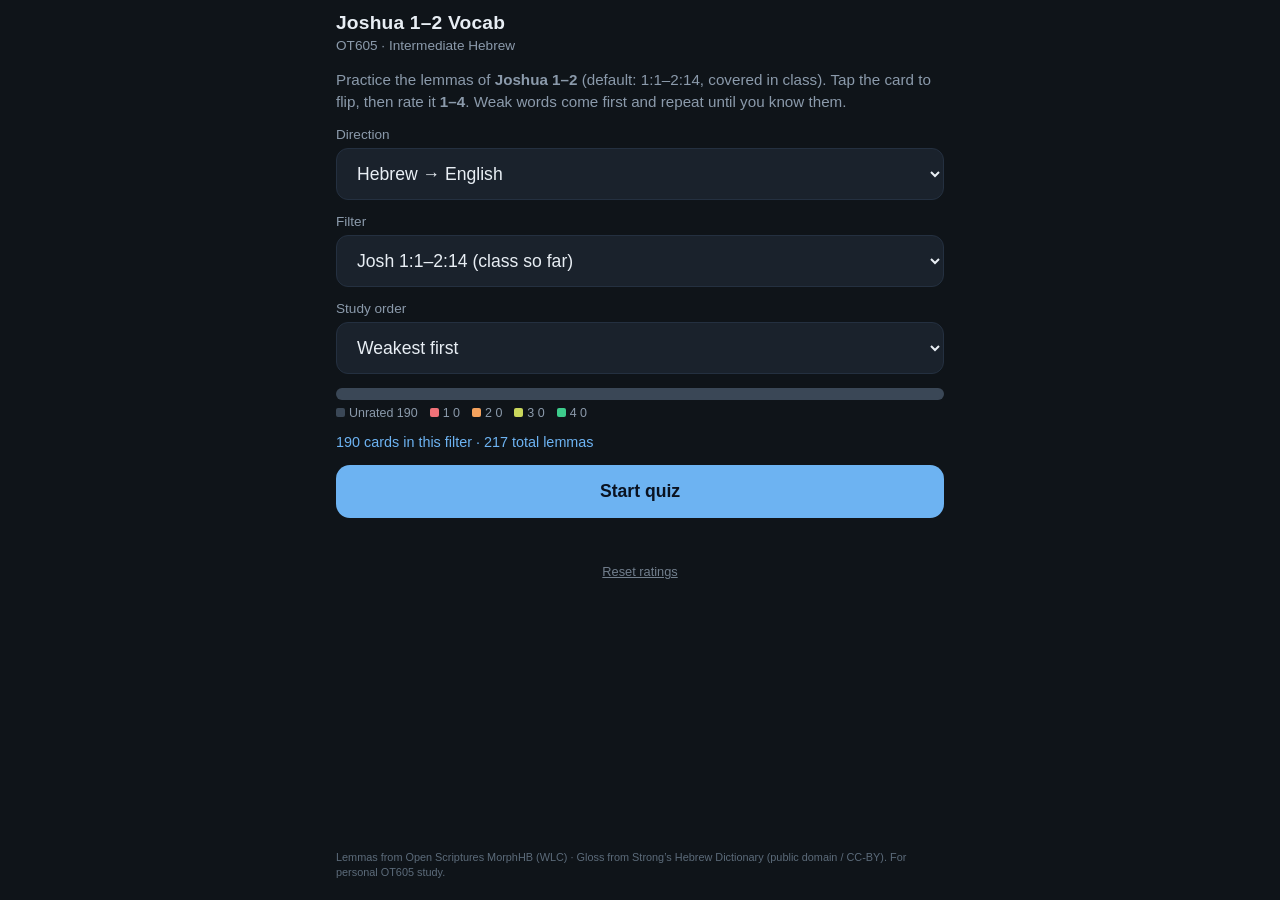
==== commit 85cae84f: "Add 1–4 self-rating, weakest-first order, in-session repetition, mastery bars; lock headwords in reg" ====
--- a/Joshua-Vocab-1.1-2.14.html
+++ b/Joshua-Vocab-1.1-2.14.html
@@ -287,6 +287,94 @@
   .flip-inner { transition: none; }
 }
 
+/* ---- 1–4 ratings ---- */
+:root {
+  --r0: #3a4756;
+  --r1: #f07178;
+  --r2: #f5a25d;
+  --r3: #c9d65b;
+  --r4: #3dcc8c;
+}
+.rate-row {
+  display: grid;
+  grid-template-columns: repeat(4, 1fr);
+  gap: 8px;
+  margin-top: auto;
+}
+.rate-row[hidden] { display: none !important; }
+.rate {
+  appearance: none;
+  border: none;
+  border-radius: 14px;
+  min-height: 68px;
+  padding: 8px 4px;
+  font: inherit;
+  color: #0a1220;
+  cursor: pointer;
+  touch-action: manipulation;
+  display: flex;
+  flex-direction: column;
+  align-items: center;
+  justify-content: center;
+  gap: 2px;
+}
+.rate:active { transform: scale(0.96); }
+.rate b { font-size: 1.35rem; line-height: 1; }
+.rate span { font-size: 0.78rem; font-weight: 600; line-height: 1.1; text-align: center; }
+.rate.r1 { background: var(--r1); }
+.rate.r2 { background: var(--r2); }
+.rate.r3 { background: var(--r3); }
+.rate.r4 { background: var(--r4); }
+
+.mastery { display: flex; flex-direction: column; gap: 6px; }
+.mbar {
+  display: flex;
+  height: 12px;
+  border-radius: 6px;
+  overflow: hidden;
+  background: var(--bg2);
+}
+.mbar > i { display: block; height: 100%; }
+.mlegend {
+  display: flex;
+  flex-wrap: wrap;
+  gap: 4px 12px;
+  font-size: 0.78rem;
+  color: var(--muted);
+  font-variant-numeric: tabular-nums;
+}
+.mlegend span::before {
+  content: "";
+  display: inline-block;
+  width: 9px;
+  height: 9px;
+  border-radius: 2px;
+  margin-right: 4px;
+  background: var(--c);
+}
+.c0 { --c: var(--r0); background: var(--r0); }
+.c1 { --c: var(--r1); background: var(--r1); }
+.c2 { --c: var(--r2); background: var(--r2); }
+.c3 { --c: var(--r3); background: var(--r3); }
+.c4 { --c: var(--r4); background: var(--r4); }
+.mlegend span { background: none; }
+
+.linkbtn {
+  appearance: none;
+  background: none;
+  border: none;
+  color: var(--muted);
+  font: inherit;
+  font-size: 0.85rem;
+  padding: 8px 4px;
+  cursor: pointer;
+  text-decoration: underline;
+  touch-action: manipulation;
+}
+.linkbtn.reset { margin-top: 24px; align-self: center; font-size: 0.8rem; opacity: 0.8; }
+.quiz-bar { gap: 8px; }
+.quiz-bar #quizTitle { flex: 1; }
+
 </style>
 </head>
 <body>
@@ -299,7 +387,7 @@
     </header>
 
     <section id="setup" class="panel">
-      <p class="hint">Practice the lemmas of <strong>Joshua 1–2</strong> (default: 1:1–2:14, covered in class). Tap the card to flip. Mark <strong>Got it</strong> or <strong>Missed</strong> for a review pile.</p>
+      <p class="hint">Practice the lemmas of <strong>Joshua 1–2</strong> (default: 1:1–2:14, covered in class). Tap the card to flip, then rate it <strong>1–4</strong>. Weak words come first and repeat until you know them.</p>
 
       <label class="field">Direction
         <select id="modeSelect" aria-label="Quiz direction">
@@ -317,17 +405,33 @@
           <option value="ch2">Chapter 2 only</option>
           <option value="both">In both chapters</option>
           <option value="hard">Hard only (≤2× in Josh 1–2)</option>
+          <option value="weak">Rated 1–2 only (weak words)</option>
+          <option value="unrated">Not yet rated</option>
         </select>
       </label>
 
+      <label class="field">Study order
+        <select id="orderSelect" aria-label="Study order">
+          <option value="weak" selected>Weakest first</option>
+          <option value="shuffle">Shuffle</option>
+        </select>
+      </label>
+
+      <div class="mastery" id="mastery" aria-label="Mastery summary for this filter">
+        <div class="mbar" id="masteryBar"></div>
+        <div class="mlegend" id="masteryLegend"></div>
+      </div>
+
       <p class="status" id="status" aria-live="polite"></p>
       <button type="button" class="btn" id="startBtn">Start quiz</button>
+      <button type="button" class="linkbtn reset" id="resetBtn">Reset ratings</button>
     </section>
 
     <section id="quiz" class="panel" hidden>
       <div class="quiz-bar">
         <span id="quizTitle">Quiz</span>
         <span class="progress" id="progress">0/0</span>
+        <button type="button" class="linkbtn" id="endBtn">End</button>
       </div>
 
       <button type="button" class="flip-scene" id="flipCard" aria-label="Flip card">
@@ -346,18 +450,24 @@
         </div>
       </button>
 
-      <div class="actions" id="gradeRow" hidden>
-        <button type="button" class="btn ok" id="gotItBtn">Got it</button>
-        <button type="button" class="btn secondary" id="missedBtn">Missed</button>
+      <div class="rate-row" id="gradeRow" hidden>
+        <button type="button" class="rate r1" data-rate="1"><b>1</b><span>Don’t know</span></button>
+        <button type="button" class="rate r2" data-rate="2"><b>2</b><span>Hard</span></button>
+        <button type="button" class="rate r3" data-rate="3"><b>3</b><span>Good</span></button>
+        <button type="button" class="rate r4" data-rate="4"><b>4</b><span>Know it</span></button>
       </div>
     </section>
 
     <section id="results" class="panel" hidden>
-      <p class="score" id="scoreLine">Score</p>
+      <p class="score" id="scoreLine">Session done</p>
+      <div class="mastery" aria-label="Ratings this session">
+        <div class="mbar" id="sessionBar"></div>
+        <div class="mlegend" id="sessionLegend"></div>
+      </div>
       <p class="review" id="reviewLine"></p>
-      <button type="button" class="btn" id="againBtn">Review missed</button>
+      <button type="button" class="btn" id="weakBtn">Study weak words (1–2)</button>
       <div class="row">
-        <button type="button" class="btn secondary" id="fullAgainBtn">Full quiz</button>
+        <button type="button" class="btn secondary" id="fullAgainBtn">Study again</button>
         <button type="button" class="btn ghost" id="homeBtn">Home</button>
       </div>
     </section>
@@ -374,7 +484,7 @@
   "words": [
     {
       "lemma": "אֵת",
-      "gloss": "Direct object marker (untranslated)",
+      "gloss": "direct object marker",
       "strongs": "H853",
       "freq": 44,
       "chapters": [
@@ -411,7 +521,7 @@
     },
     {
       "lemma": "אֲשֶׁר",
-      "gloss": "Who, which, that",
+      "gloss": "who, which, that",
       "strongs": "H834",
       "freq": 32,
       "chapters": [
@@ -446,7 +556,7 @@
     },
     {
       "lemma": "כֹּל",
-      "gloss": "All, every, whole",
+      "gloss": "all, every, whole",
       "strongs": "H3605",
       "freq": 24,
       "chapters": [
@@ -479,7 +589,7 @@
     },
     {
       "lemma": "אָמַר",
-      "gloss": "To say, speak",
+      "gloss": "say",
       "strongs": "H559",
       "freq": 19,
       "chapters": [
@@ -509,7 +619,7 @@
     },
     {
       "lemma": "אֶרֶץ",
-      "gloss": "Land, earth",
+      "gloss": "land, earth",
       "strongs": "H776",
       "freq": 18,
       "chapters": [
@@ -538,7 +648,7 @@
     },
     {
       "lemma": "יְהֹוָה",
-      "gloss": "YHWH (the LORD)",
+      "gloss": "YHWH, the LORD",
       "strongs": "H3068",
       "freq": 16,
       "chapters": [
@@ -564,7 +674,7 @@
     },
     {
       "lemma": "אִישׁ",
-      "gloss": "Man, husband, male",
+      "gloss": "man; husband; each",
       "strongs": "H376",
       "freq": 15,
       "chapters": [
@@ -590,8 +700,8 @@
       "freq214": 13
     },
     {
-      "lemma": "אֵל",
-      "gloss": "To, toward",
+      "lemma": "אֶל",
+      "gloss": "to, toward",
       "strongs": "H413",
       "freq": 14,
       "chapters": [
@@ -617,7 +727,7 @@
     },
     {
       "lemma": "כִּי",
-      "gloss": "For, because, that, when",
+      "gloss": "for, because; that; when",
       "strongs": "H3588",
       "freq": 14,
       "chapters": [
@@ -643,7 +753,7 @@
     },
     {
       "lemma": "הָיָה",
-      "gloss": "To be, become, happen",
+      "gloss": "be, become; happen",
       "strongs": "H1961",
       "freq": 12,
       "chapters": [
@@ -665,7 +775,7 @@
     },
     {
       "lemma": "נָתַן",
-      "gloss": "To give, put, set",
+      "gloss": "give; put, set",
       "strongs": "H5414",
       "freq": 12,
       "chapters": [
@@ -690,7 +800,7 @@
     },
     {
       "lemma": "לֹא",
-      "gloss": "Not",
+      "gloss": "not, no",
       "strongs": "H3808",
       "freq": 11,
       "chapters": [
@@ -735,7 +845,7 @@
     },
     {
       "lemma": "בּוֹא",
-      "gloss": "To come in, enter, bring",
+      "gloss": "come, go in, enter",
       "strongs": "H935",
       "freq": 10,
       "chapters": [
@@ -757,7 +867,7 @@
     },
     {
       "lemma": "זֶה",
-      "gloss": "This",
+      "gloss": "this",
       "strongs": "H2088",
       "freq": 10,
       "chapters": [
@@ -780,7 +890,7 @@
     },
     {
       "lemma": "יָלַךְ",
-      "gloss": "To walk (literally or figuratively)",
+      "gloss": "go, walk",
       "strongs": "H3212",
       "freq": 9,
       "chapters": [
@@ -801,7 +911,7 @@
     },
     {
       "lemma": "בַּיִת",
-      "gloss": "House",
+      "gloss": "house; household",
       "strongs": "H1004",
       "freq": 8,
       "chapters": [
@@ -820,7 +930,7 @@
     },
     {
       "lemma": "עִם",
-      "gloss": "With",
+      "gloss": "with",
       "strongs": "H5973",
       "freq": 8,
       "chapters": [
@@ -839,7 +949,7 @@
     },
     {
       "lemma": "אֱלֹהִים",
-      "gloss": "God, gods",
+      "gloss": "God; gods",
       "strongs": "H430",
       "freq": 7,
       "chapters": [
@@ -880,7 +990,7 @@
     },
     {
       "lemma": "עָשָׂה",
-      "gloss": "To do, make",
+      "gloss": "do, make",
       "strongs": "H6213",
       "freq": 7,
       "chapters": [
@@ -900,7 +1010,7 @@
     },
     {
       "lemma": "צָוָה",
-      "gloss": "To command, charge",
+      "gloss": "command",
       "strongs": "H6680",
       "freq": 7,
       "chapters": [
@@ -920,7 +1030,7 @@
     },
     {
       "lemma": "רָדַף",
-      "gloss": "To pursue, chase",
+      "gloss": "pursue, chase",
       "strongs": "H7291",
       "freq": 7,
       "chapters": [
@@ -937,7 +1047,7 @@
     },
     {
       "lemma": "אַחַר",
-      "gloss": "After, behind",
+      "gloss": "after, behind",
       "strongs": "H310",
       "freq": 6,
       "chapters": [
@@ -955,7 +1065,7 @@
     },
     {
       "lemma": "יַרְדֵּן",
-      "gloss": "Jordan",
+      "gloss": "Jordan (river)",
       "strongs": "H3383",
       "freq": 6,
       "chapters": [
@@ -975,7 +1085,7 @@
     },
     {
       "lemma": "עַל",
-      "gloss": "On, upon, over, concerning",
+      "gloss": "on, upon, over; against",
       "strongs": "H5921",
       "freq": 6,
       "chapters": [
@@ -993,7 +1103,7 @@
     },
     {
       "lemma": "פָּנִים",
-      "gloss": "Face, before",
+      "gloss": "face; (לִפְנֵי) before",
       "strongs": "H6440",
       "freq": 6,
       "chapters": [
@@ -1013,7 +1123,7 @@
     },
     {
       "lemma": "אָב",
-      "gloss": "Father",
+      "gloss": "father",
       "strongs": "H1",
       "freq": 5,
       "chapters": [
@@ -1031,7 +1141,7 @@
     },
     {
       "lemma": "אַתָּה",
-      "gloss": "You",
+      "gloss": "you (m. sg.)",
       "strongs": "H859",
       "freq": 5,
       "chapters": [
@@ -1050,7 +1160,7 @@
     },
     {
       "lemma": "בֵּן",
-      "gloss": "Son",
+      "gloss": "son",
       "strongs": "H1121",
       "freq": 5,
       "chapters": [
@@ -1069,7 +1179,7 @@
     },
     {
       "lemma": "דָּבָר",
-      "gloss": "Word, matter, thing",
+      "gloss": "word; matter, thing",
       "strongs": "H1697",
       "freq": 5,
       "chapters": [
@@ -1088,7 +1198,7 @@
     },
     {
       "lemma": "הוּא",
-      "gloss": "He, she, it",
+      "gloss": "he, it; that",
       "strongs": "H1931",
       "freq": 5,
       "chapters": [
@@ -1106,7 +1216,7 @@
     },
     {
       "lemma": "יָצָא",
-      "gloss": "To go out, come out",
+      "gloss": "go out, come out",
       "strongs": "H3318",
       "freq": 5,
       "chapters": [
@@ -1124,7 +1234,7 @@
     },
     {
       "lemma": "יָשַׁב",
-      "gloss": "To sit, dwell",
+      "gloss": "sit; dwell, live",
       "strongs": "H3427",
       "freq": 5,
       "chapters": [
@@ -1143,7 +1253,7 @@
     },
     {
       "lemma": "עֶבֶד",
-      "gloss": "Slave, servant",
+      "gloss": "servant, slave",
       "strongs": "H5650",
       "freq": 5,
       "chapters": [
@@ -1161,7 +1271,7 @@
     },
     {
       "lemma": "עָבַר",
-      "gloss": "To pass over, through, by",
+      "gloss": "pass over, cross",
       "strongs": "H5674",
       "freq": 5,
       "chapters": [
@@ -1179,7 +1289,7 @@
     },
     {
       "lemma": "עַד",
-      "gloss": "Until, as far as",
+      "gloss": "until; as far as",
       "strongs": "H5704",
       "freq": 5,
       "chapters": [
@@ -1197,7 +1307,7 @@
     },
     {
       "lemma": "שָׁמַע",
-      "gloss": "To hear, listen, obey",
+      "gloss": "hear; listen, obey",
       "strongs": "H8085",
       "freq": 5,
       "chapters": [
@@ -1215,7 +1325,7 @@
     },
     {
       "lemma": "אָח",
-      "gloss": "Brother",
+      "gloss": "brother",
       "strongs": "H251",
       "freq": 4,
       "chapters": [
@@ -1233,7 +1343,7 @@
     },
     {
       "lemma": "אָמַץ",
-      "gloss": "To be stout / courageous",
+      "gloss": "be strong, courageous",
       "strongs": "H553",
       "freq": 4,
       "chapters": [
@@ -1250,7 +1360,7 @@
     },
     {
       "lemma": "דֶּרֶךְ",
-      "gloss": "Way, road, manner",
+      "gloss": "way, road; manner",
       "strongs": "H1870",
       "freq": 4,
       "chapters": [
@@ -1268,7 +1378,7 @@
     },
     {
       "lemma": "חָזַק",
-      "gloss": "To be strong, strengthen",
+      "gloss": "be strong; strengthen",
       "strongs": "H2388",
       "freq": 4,
       "chapters": [
@@ -1285,7 +1395,7 @@
     },
     {
       "lemma": "יוֹם",
-      "gloss": "Day",
+      "gloss": "day",
       "strongs": "H3117",
       "freq": 4,
       "chapters": [
@@ -1303,7 +1413,7 @@
     },
     {
       "lemma": "יָרַשׁ",
-      "gloss": "To inherit / dispossess",
+      "gloss": "possess; dispossess",
       "strongs": "H3423",
       "freq": 4,
       "chapters": [
@@ -1318,7 +1428,7 @@
     },
     {
       "lemma": "עַם",
-      "gloss": "People",
+      "gloss": "people",
       "strongs": "H5971",
       "freq": 4,
       "chapters": [
@@ -1335,7 +1445,7 @@
     },
     {
       "lemma": "שָׁבַע",
-      "gloss": "To swear, take an oath",
+      "gloss": "swear (an oath)",
       "strongs": "H7650",
       "freq": 4,
       "chapters": [
@@ -1353,7 +1463,7 @@
     },
     {
       "lemma": "שׁוּב",
-      "gloss": "To return, turn back",
+      "gloss": "return, turn back",
       "strongs": "H7725",
       "freq": 4,
       "chapters": [
@@ -1371,7 +1481,7 @@
     },
     {
       "lemma": "שָׁלַח",
-      "gloss": "To send",
+      "gloss": "send",
       "strongs": "H7971",
       "freq": 4,
       "chapters": [
@@ -1389,7 +1499,7 @@
     },
     {
       "lemma": "שְׁנַיִם",
-      "gloss": "Two",
+      "gloss": "two",
       "strongs": "H8147",
       "freq": 4,
       "chapters": [
@@ -1406,7 +1516,7 @@
     },
     {
       "lemma": "אַל",
-      "gloss": "Not",
+      "gloss": "not, do not",
       "strongs": "H408",
       "freq": 3,
       "chapters": [
@@ -1421,7 +1531,7 @@
     },
     {
       "lemma": "אִם",
-      "gloss": "If",
+      "gloss": "if",
       "strongs": "H518",
       "freq": 3,
       "chapters": [
@@ -1437,7 +1547,7 @@
     },
     {
       "lemma": "אֲנַחְנוּ",
-      "gloss": "We",
+      "gloss": "we",
       "strongs": "H587",
       "freq": 3,
       "chapters": [
@@ -1453,7 +1563,7 @@
     },
     {
       "lemma": "אִשָּׁה",
-      "gloss": "Woman, wife",
+      "gloss": "woman; wife",
       "strongs": "H802",
       "freq": 3,
       "chapters": [
@@ -1470,7 +1580,7 @@
     },
     {
       "lemma": "גָּג",
-      "gloss": "Roof, top",
+      "gloss": "roof",
       "strongs": "H1406",
       "freq": 3,
       "chapters": [
@@ -1485,7 +1595,7 @@
     },
     {
       "lemma": "גַּם",
-      "gloss": "Also, even, moreover",
+      "gloss": "also, even",
       "strongs": "H1571",
       "freq": 3,
       "chapters": [
@@ -1502,7 +1612,7 @@
     },
     {
       "lemma": "הֵם",
-      "gloss": "They, those",
+      "gloss": "they",
       "strongs": "H1992",
       "freq": 3,
       "chapters": [
@@ -1519,7 +1629,7 @@
     },
     {
       "lemma": "הַר",
-      "gloss": "Mountain, hill",
+      "gloss": "mountain; hill country",
       "strongs": "H2022",
       "freq": 3,
       "chapters": [
@@ -1535,7 +1645,7 @@
     },
     {
       "lemma": "חַלּוֹן",
-      "gloss": "A window (as perforated)",
+      "gloss": "window",
       "strongs": "H2474",
       "freq": 3,
       "chapters": [
@@ -1550,8 +1660,8 @@
       "freq214": 0
     },
     {
-      "lemma": "חֵסֵד",
-      "gloss": "Kindness, loyalty (hesed)",
+      "lemma": "חֶסֶד",
+      "gloss": "lovingkindness, loyalty",
       "strongs": "H2617",
       "freq": 3,
       "chapters": [
@@ -1566,7 +1676,7 @@
     },
     {
       "lemma": "יָדַע",
-      "gloss": "To know",
+      "gloss": "know",
       "strongs": "H3045",
       "freq": 3,
       "chapters": [
@@ -1582,7 +1692,7 @@
     },
     {
       "lemma": "יָרַד",
-      "gloss": "To go down, descend",
+      "gloss": "go down, descend",
       "strongs": "H3381",
       "freq": 3,
       "chapters": [
@@ -1598,7 +1708,7 @@
     },
     {
       "lemma": "יְרִיחוֹ",
-      "gloss": "Jericho",
+      "gloss": "Jericho (city)",
       "strongs": "H3405",
       "freq": 3,
       "chapters": [
@@ -1614,7 +1724,7 @@
     },
     {
       "lemma": "כֵּן",
-      "gloss": "So, thus",
+      "gloss": "so, thus; right",
       "strongs": "H3651",
       "freq": 3,
       "chapters": [
@@ -1631,7 +1741,7 @@
     },
     {
       "lemma": "מוּת",
-      "gloss": "To die",
+      "gloss": "die; (Hiph.) kill",
       "strongs": "H4191",
       "freq": 3,
       "chapters": [
@@ -1648,7 +1758,7 @@
     },
     {
       "lemma": "מֶלֶךְ",
-      "gloss": "King",
+      "gloss": "king",
       "strongs": "H4428",
       "freq": 3,
       "chapters": [
@@ -1681,7 +1791,7 @@
     },
     {
       "lemma": "נָקִי",
-      "gloss": "Innocent",
+      "gloss": "innocent, free (from)",
       "strongs": "H5355",
       "freq": 3,
       "chapters": [
@@ -1697,7 +1807,7 @@
     },
     {
       "lemma": "עֵבֶר",
-      "gloss": "A region across",
+      "gloss": "beyond; other side",
       "strongs": "H5676",
       "freq": 3,
       "chapters": [
@@ -1714,7 +1824,7 @@
     },
     {
       "lemma": "רַק",
-      "gloss": "Leanness, i.e. (figuratively) limitation",
+      "gloss": "only",
       "strongs": "H7535",
       "freq": 3,
       "chapters": [
@@ -1730,7 +1840,7 @@
     },
     {
       "lemma": "שָׁלוֹשׁ",
-      "gloss": "Three",
+      "gloss": "three",
       "strongs": "H7969",
       "freq": 3,
       "chapters": [
@@ -1747,7 +1857,7 @@
     },
     {
       "lemma": "שָׁם",
-      "gloss": "There (transferring to time) then",
+      "gloss": "there",
       "strongs": "H8033",
       "freq": 3,
       "chapters": [
@@ -1763,7 +1873,7 @@
     },
     {
       "lemma": "אָז",
-      "gloss": "Then, at that time",
+      "gloss": "then",
       "strongs": "H227",
       "freq": 2,
       "chapters": [
@@ -1777,7 +1887,7 @@
     },
     {
       "lemma": "אָחוֹת",
-      "gloss": "Sister",
+      "gloss": "sister",
       "strongs": "H269",
       "freq": 2,
       "chapters": [
@@ -1791,7 +1901,7 @@
     },
     {
       "lemma": "אֵם",
-      "gloss": "Mother",
+      "gloss": "mother",
       "strongs": "H517",
       "freq": 2,
       "chapters": [
@@ -1806,7 +1916,7 @@
     },
     {
       "lemma": "אֶמֶת",
-      "gloss": "Faithfulness, truth",
+      "gloss": "truth; faithfulness",
       "strongs": "H571",
       "freq": 2,
       "chapters": [
@@ -1821,7 +1931,7 @@
     },
     {
       "lemma": "גָּדוֹל",
-      "gloss": "Great (in any sense)",
+      "gloss": "great, large",
       "strongs": "H1419",
       "freq": 2,
       "chapters": [
@@ -1835,7 +1945,7 @@
     },
     {
       "lemma": "דָּם",
-      "gloss": "Blood (as that which when shed causes death) of man or an animal",
+      "gloss": "blood",
       "strongs": "H1818",
       "freq": 2,
       "chapters": [
@@ -1849,7 +1959,7 @@
     },
     {
       "lemma": "הִנֵּה",
-      "gloss": "Behold, lo",
+      "gloss": "behold!",
       "strongs": "H2009",
       "freq": 2,
       "chapters": [
@@ -1864,7 +1974,7 @@
     },
     {
       "lemma": "חוֹמָה",
-      "gloss": "Wall",
+      "gloss": "wall (of city)",
       "strongs": "H2346",
       "freq": 2,
       "chapters": [
@@ -1878,7 +1988,7 @@
     },
     {
       "lemma": "חָפַר",
-      "gloss": "To pry into",
+      "gloss": "dig; search out",
       "strongs": "H2658",
       "freq": 2,
       "chapters": [
@@ -1893,7 +2003,7 @@
     },
     {
       "lemma": "יָד",
-      "gloss": "Hand, power",
+      "gloss": "hand; power",
       "strongs": "H3027",
       "freq": 2,
       "chapters": [
@@ -1908,7 +2018,7 @@
     },
     {
       "lemma": "יָם",
-      "gloss": "Sea",
+      "gloss": "sea; west",
       "strongs": "H3220",
       "freq": 2,
       "chapters": [
@@ -1940,7 +2050,7 @@
     },
     {
       "lemma": "לַיִל",
-      "gloss": "Night",
+      "gloss": "night",
       "strongs": "H3915",
       "freq": 2,
       "chapters": [
@@ -1956,7 +2066,7 @@
     },
     {
       "lemma": "מוּג",
-      "gloss": "To melt (with fear)",
+      "gloss": "melt (away)",
       "strongs": "H4127",
       "freq": 2,
       "chapters": [
@@ -1971,7 +2081,7 @@
     },
     {
       "lemma": "מָוֶת",
-      "gloss": "Death",
+      "gloss": "death",
       "strongs": "H4194",
       "freq": 2,
       "chapters": [
@@ -1987,7 +2097,7 @@
     },
     {
       "lemma": "מִן",
-      "gloss": "From",
+      "gloss": "from, out of; than",
       "strongs": "H4480",
       "freq": 2,
       "chapters": [
@@ -2003,7 +2113,7 @@
     },
     {
       "lemma": "מַעַן",
-      "gloss": "In order that / for the sake of",
+      "gloss": "so that, for the sake of",
       "strongs": "H4616",
       "freq": 2,
       "chapters": [
@@ -2018,7 +2128,7 @@
     },
     {
       "lemma": "מָצָא",
-      "gloss": "To find",
+      "gloss": "find",
       "strongs": "H4672",
       "freq": 2,
       "chapters": [
@@ -2033,7 +2143,7 @@
     },
     {
       "lemma": "נָגַד",
-      "gloss": "To front, i.e. stand boldly out opposite",
+      "gloss": "(Hiph.) tell, declare",
       "strongs": "H5046",
       "freq": 2,
       "chapters": [
@@ -2048,7 +2158,7 @@
     },
     {
       "lemma": "נָהָר",
-      "gloss": "A stream (including the sea",
+      "gloss": "river",
       "strongs": "H5104",
       "freq": 2,
       "chapters": [
@@ -2062,7 +2172,7 @@
     },
     {
       "lemma": "נוּחַ",
-      "gloss": "To rest, settle",
+      "gloss": "rest; (Hiph.) give rest",
       "strongs": "H5117",
       "freq": 2,
       "chapters": [
@@ -2077,7 +2187,7 @@
     },
     {
       "lemma": "נֶפֶשׁ",
-      "gloss": "Soul, life, person",
+      "gloss": "soul, life; person",
       "strongs": "H5315",
       "freq": 2,
       "chapters": [
@@ -2092,7 +2202,7 @@
     },
     {
       "lemma": "סָגַר",
-      "gloss": "To shut up",
+      "gloss": "shut, close",
       "strongs": "H5462",
       "freq": 2,
       "chapters": [
@@ -2107,7 +2217,7 @@
     },
     {
       "lemma": "עוֹד",
-      "gloss": "Iteration or continuance",
+      "gloss": "still, yet; again",
       "strongs": "H5750",
       "freq": 2,
       "chapters": [
@@ -2123,7 +2233,7 @@
     },
     {
       "lemma": "עָלָה",
-      "gloss": "To go up, ascend",
+      "gloss": "go up, ascend",
       "strongs": "H5927",
       "freq": 2,
       "chapters": [
@@ -2138,7 +2248,7 @@
     },
     {
       "lemma": "עַתָּה",
-      "gloss": "Now",
+      "gloss": "now",
       "strongs": "H6258",
       "freq": 2,
       "chapters": [
@@ -2154,7 +2264,7 @@
     },
     {
       "lemma": "פֶּה",
-      "gloss": "Mouth",
+      "gloss": "mouth",
       "strongs": "H6310",
       "freq": 2,
       "chapters": [
@@ -2169,7 +2279,7 @@
     },
     {
       "lemma": "קוּם",
-      "gloss": "To arise, stand",
+      "gloss": "arise, stand up",
       "strongs": "H6965",
       "freq": 2,
       "chapters": [
@@ -2185,7 +2295,7 @@
     },
     {
       "lemma": "קָשַׁר",
-      "gloss": "To tie, physically (gird, confine, compact) or mentally (in love…",
+      "gloss": "tie, bind; conspire",
       "strongs": "H7194",
       "freq": 2,
       "chapters": [
@@ -2200,7 +2310,7 @@
     },
     {
       "lemma": "רֹאשׁ",
-      "gloss": "The head (as most easily shaken), whether literal or figurative",
+      "gloss": "head; top; chief",
       "strongs": "H7218",
       "freq": 2,
       "chapters": [
@@ -2214,7 +2324,7 @@
     },
     {
       "lemma": "רָחָב",
-      "gloss": "Rahab",
+      "gloss": "Rahab (of Jericho)",
       "strongs": "H7343",
       "freq": 2,
       "chapters": [
@@ -2229,7 +2339,7 @@
     },
     {
       "lemma": "שְׁבוּעָה",
-      "gloss": "Something sworn, i.e. an oath",
+      "gloss": "oath",
       "strongs": "H7621",
       "freq": 2,
       "chapters": [
@@ -2244,7 +2354,7 @@
     },
     {
       "lemma": "שָׁכַב",
-      "gloss": "To lie down",
+      "gloss": "lie down",
       "strongs": "H7901",
       "freq": 2,
       "chapters": [
@@ -2259,7 +2369,7 @@
     },
     {
       "lemma": "שָׂכַל",
-      "gloss": "To prosper, have insight",
+      "gloss": "have insight; prosper",
       "strongs": "H7919",
       "freq": 2,
       "chapters": [
@@ -2274,7 +2384,7 @@
     },
     {
       "lemma": "שָׁמַר",
-      "gloss": "To keep, guard, observe",
+      "gloss": "keep, guard, observe",
       "strongs": "H8104",
       "freq": 2,
       "chapters": [
@@ -2289,7 +2399,7 @@
     },
     {
       "lemma": "שֶׁמֶשׁ",
-      "gloss": "The sun",
+      "gloss": "sun",
       "strongs": "H8121",
       "freq": 2,
       "chapters": [
@@ -2304,7 +2414,7 @@
     },
     {
       "lemma": "שָׁנִי",
-      "gloss": "Crimson, properly, the insect or its color, also stuff dyed with it",
+      "gloss": "scarlet, crimson",
       "strongs": "H8144",
       "freq": 2,
       "chapters": [
@@ -2319,7 +2429,7 @@
     },
     {
       "lemma": "שַׁעַר",
-      "gloss": "Gate",
+      "gloss": "gate",
       "strongs": "H8179",
       "freq": 2,
       "chapters": [
@@ -2334,7 +2444,7 @@
     },
     {
       "lemma": "תּוֹרָה",
-      "gloss": "Law, Torah",
+      "gloss": "law, instruction",
       "strongs": "H8451",
       "freq": 2,
       "chapters": [
@@ -2349,7 +2459,7 @@
     },
     {
       "lemma": "תַּחַת",
-      "gloss": "Under, instead of",
+      "gloss": "under; instead of",
       "strongs": "H8478",
       "freq": 2,
       "chapters": [
@@ -2364,7 +2474,7 @@
     },
     {
       "lemma": "תִּקְוָה",
-      "gloss": "Literally a cord (as an attachment)",
+      "gloss": "cord; hope",
       "strongs": "H8615",
       "freq": 2,
       "chapters": [
@@ -2379,7 +2489,7 @@
     },
     {
       "lemma": "אוֹת",
-      "gloss": "Sign, mark, token",
+      "gloss": "sign",
       "strongs": "H226",
       "freq": 1,
       "chapters": [
@@ -2393,7 +2503,7 @@
     },
     {
       "lemma": "אֵימָה",
-      "gloss": "Fright",
+      "gloss": "terror, dread",
       "strongs": "H367",
       "freq": 1,
       "chapters": [
@@ -2407,7 +2517,7 @@
     },
     {
       "lemma": "אַיִן",
-      "gloss": "Where?",
+      "gloss": "where? (מֵאַיִן from where?)",
       "strongs": "H370",
       "freq": 1,
       "chapters": [
@@ -2421,7 +2531,7 @@
     },
     {
       "lemma": "אֱמֹרִי",
-      "gloss": "An Emorite, one of the Canaanitish tribes",
+      "gloss": "Amorite(s)",
       "strongs": "H567",
       "freq": 1,
       "chapters": [
@@ -2435,7 +2545,7 @@
     },
     {
       "lemma": "אָן",
-      "gloss": "Where?",
+      "gloss": "where? whither?",
       "strongs": "H575",
       "freq": 1,
       "chapters": [
@@ -2449,7 +2559,7 @@
     },
     {
       "lemma": "אָנֹכִי",
-      "gloss": "I (emphatic)",
+      "gloss": "I",
       "strongs": "H595",
       "freq": 1,
       "chapters": [
@@ -2463,7 +2573,7 @@
     },
     {
       "lemma": "אָסַף",
-      "gloss": "To gather for any purpose",
+      "gloss": "gather",
       "strongs": "H622",
       "freq": 1,
       "chapters": [
@@ -2477,7 +2587,7 @@
     },
     {
       "lemma": "אֵת",
-      "gloss": "With (nearness)",
+      "gloss": "with",
       "strongs": "H854",
       "freq": 1,
       "chapters": [
@@ -2491,7 +2601,7 @@
     },
     {
       "lemma": "בְּעַד",
-      "gloss": "In up to or over against",
+      "gloss": "through; on behalf of",
       "strongs": "H1157",
       "freq": 1,
       "chapters": [
@@ -2505,7 +2615,7 @@
     },
     {
       "lemma": "בָּקַשׁ",
-      "gloss": "To search out",
+      "gloss": "seek",
       "strongs": "H1245",
       "freq": 1,
       "chapters": [
@@ -2519,7 +2629,7 @@
     },
     {
       "lemma": "גְּבוּל",
-      "gloss": "A cord (as twisted), i.e. (by implication) a boundary",
+      "gloss": "border; territory",
       "strongs": "H1366",
       "freq": 1,
       "chapters": [
@@ -2533,7 +2643,7 @@
     },
     {
       "lemma": "גִּבּוֹר",
-      "gloss": "Mighty man, warrior",
+      "gloss": "mighty man, warrior",
       "strongs": "H1368",
       "freq": 1,
       "chapters": [
@@ -2547,7 +2657,7 @@
     },
     {
       "lemma": "גָּדִי",
-      "gloss": "A Gadite (collectively) or descendants of Gad",
+      "gloss": "Gadite(s)",
       "strongs": "H1425",
       "freq": 1,
       "chapters": [
@@ -2561,7 +2671,7 @@
     },
     {
       "lemma": "דָבַר",
-      "gloss": "Perhaps properly, to arrange",
+      "gloss": "speak",
       "strongs": "H1696",
       "freq": 1,
       "chapters": [
@@ -2575,7 +2685,7 @@
     },
     {
       "lemma": "דֶּלֶת",
-      "gloss": "Something swinging, i.e. the valve of adoor",
+      "gloss": "door",
       "strongs": "H1817",
       "freq": 1,
       "chapters": [
@@ -2589,7 +2699,7 @@
     },
     {
       "lemma": "דָּרַךְ",
-      "gloss": "To tread",
+      "gloss": "tread, march",
       "strongs": "H1869",
       "freq": 1,
       "chapters": [
@@ -2603,7 +2713,7 @@
     },
     {
       "lemma": "הָגָה",
-      "gloss": "To murmur (in pleasure or anger)",
+      "gloss": "meditate; murmur",
       "strongs": "H1897",
       "freq": 1,
       "chapters": [
@@ -2617,7 +2727,7 @@
     },
     {
       "lemma": "הָלַךְ",
-      "gloss": "To go, walk, come",
+      "gloss": "go, walk",
       "strongs": "H1980",
       "freq": 1,
       "chapters": [
@@ -2631,7 +2741,7 @@
     },
     {
       "lemma": "הֵנָּה",
-      "gloss": "Hither or thither (but used both of place and time)",
+      "gloss": "here, hither",
       "strongs": "H2008",
       "freq": 1,
       "chapters": [
@@ -2645,7 +2755,7 @@
     },
     {
       "lemma": "זֹאת",
-      "gloss": "This (often used adverb)",
+      "gloss": "this (fem.)",
       "strongs": "H2063",
       "freq": 1,
       "chapters": [
@@ -2659,7 +2769,7 @@
     },
     {
       "lemma": "זָכַר",
-      "gloss": "To remember",
+      "gloss": "remember",
       "strongs": "H2142",
       "freq": 1,
       "chapters": [
@@ -2673,7 +2783,7 @@
     },
     {
       "lemma": "זָנָה",
-      "gloss": "Harlot / to commit fornication",
+      "gloss": "commit harlotry; harlot",
       "strongs": "H2181",
       "freq": 1,
       "chapters": [
@@ -2687,7 +2797,7 @@
     },
     {
       "lemma": "חָבָה",
-      "gloss": "To secrete",
+      "gloss": "hide (oneself)",
       "strongs": "H2247",
       "freq": 1,
       "chapters": [
@@ -2701,7 +2811,7 @@
     },
     {
       "lemma": "חֶבֶל",
-      "gloss": "Cord, rope, portion",
+      "gloss": "cord, rope; region",
       "strongs": "H2256",
       "freq": 1,
       "chapters": [
@@ -2715,7 +2825,7 @@
     },
     {
       "lemma": "חוּט",
-      "gloss": "A string",
+      "gloss": "thread, cord",
       "strongs": "H2339",
       "freq": 1,
       "chapters": [
@@ -2729,7 +2839,7 @@
     },
     {
       "lemma": "חוּץ",
-      "gloss": "Separate by awall, i.e. outside, outdoors",
+      "gloss": "outside; street",
       "strongs": "H2351",
       "freq": 1,
       "chapters": [
@@ -2743,7 +2853,7 @@
     },
     {
       "lemma": "חַי",
-      "gloss": "Alive; hence, raw (flesh); fresh (plant, water, year), strong; also…",
+      "gloss": "alive, living",
       "strongs": "H2416",
       "freq": 1,
       "chapters": [
@@ -2757,7 +2867,7 @@
     },
     {
       "lemma": "חָיָה",
-      "gloss": "To live, keep alive",
+      "gloss": "live; preserve alive",
       "strongs": "H2421",
       "freq": 1,
       "chapters": [
@@ -2771,7 +2881,7 @@
     },
     {
       "lemma": "חַיִל",
-      "gloss": "Strength, army, wealth",
+      "gloss": "strength; army; wealth",
       "strongs": "H2428",
       "freq": 1,
       "chapters": [
@@ -2785,7 +2895,7 @@
     },
     {
       "lemma": "חָמֻשׁ",
-      "gloss": "Staunch, i.e. able-bodied soldiers",
+      "gloss": "armed, in battle array",
       "strongs": "H2571",
       "freq": 1,
       "chapters": [
@@ -2799,7 +2909,7 @@
     },
     {
       "lemma": "חֵצִי",
-      "gloss": "Half",
+      "gloss": "half",
       "strongs": "H2677",
       "freq": 1,
       "chapters": [
@@ -2813,7 +2923,7 @@
     },
     {
       "lemma": "חָרַם",
-      "gloss": "To devote to destruction",
+      "gloss": "devote to destruction",
       "strongs": "H2763",
       "freq": 1,
       "chapters": [
@@ -2827,7 +2937,7 @@
     },
     {
       "lemma": "חֶרֶשׁ",
-      "gloss": "Magical craft",
+      "gloss": "secretly, silently",
       "strongs": "H2791",
       "freq": 1,
       "chapters": [
@@ -2841,7 +2951,7 @@
     },
     {
       "lemma": "חֹשֶׁךְ",
-      "gloss": "The dark",
+      "gloss": "darkness",
       "strongs": "H2822",
       "freq": 1,
       "chapters": [
@@ -2855,7 +2965,7 @@
     },
     {
       "lemma": "חִתִּי",
-      "gloss": "A Chittite, or descendant of Cheth",
+      "gloss": "Hittite(s)",
       "strongs": "H2850",
       "freq": 1,
       "chapters": [
@@ -2869,7 +2979,7 @@
     },
     {
       "lemma": "חָתַת",
-      "gloss": "To be dismayed / shattered",
+      "gloss": "be dismayed, shattered",
       "strongs": "H2865",
       "freq": 1,
       "chapters": [
@@ -2883,7 +2993,7 @@
     },
     {
       "lemma": "טָמַן",
-      "gloss": "To hide (by covering over)",
+      "gloss": "hide",
       "strongs": "H2934",
       "freq": 1,
       "chapters": [
@@ -2897,7 +3007,7 @@
     },
     {
       "lemma": "טַף",
-      "gloss": "A family",
+      "gloss": "little children",
       "strongs": "H2945",
       "freq": 1,
       "chapters": [
@@ -2911,7 +3021,7 @@
     },
     {
       "lemma": "טֶרֶם",
-      "gloss": "Non-occurrence",
+      "gloss": "before; not yet",
       "strongs": "H2962",
       "freq": 1,
       "chapters": [
@@ -2925,7 +3035,7 @@
     },
     {
       "lemma": "יָבֵשׁ",
-      "gloss": "To dry up / be ashamed",
+      "gloss": "dry up; be dry",
       "strongs": "H3001",
       "freq": 1,
       "chapters": [
@@ -2939,7 +3049,7 @@
     },
     {
       "lemma": "יוֹמָם",
-      "gloss": "Daily",
+      "gloss": "by day, daytime",
       "strongs": "H3119",
       "freq": 1,
       "chapters": [
@@ -2953,7 +3063,7 @@
     },
     {
       "lemma": "יָמִין",
-      "gloss": "Right hand",
+      "gloss": "right hand; south",
       "strongs": "H3225",
       "freq": 1,
       "chapters": [
@@ -2967,7 +3077,7 @@
     },
     {
       "lemma": "יָצַב",
-      "gloss": "To place (any thing so as to stay)",
+      "gloss": "(Hith.) take one's stand",
       "strongs": "H3320",
       "freq": 1,
       "chapters": [
@@ -2981,7 +3091,7 @@
     },
     {
       "lemma": "יְרֻשָּׁה",
-      "gloss": "Something occupied",
+      "gloss": "possession, inheritance",
       "strongs": "H3425",
       "freq": 1,
       "chapters": [
@@ -2995,7 +3105,7 @@
     },
     {
       "lemma": "כּוּן",
-      "gloss": "To be erect (i.e. stand perpendicular)",
+      "gloss": "be firm; (Hiph.) prepare",
       "strongs": "H3559",
       "freq": 1,
       "chapters": [
@@ -3009,7 +3119,7 @@
     },
     {
       "lemma": "כַּף",
-      "gloss": "The hollow hand or palm",
+      "gloss": "palm; sole (of foot)",
       "strongs": "H3709",
       "freq": 1,
       "chapters": [
@@ -3023,7 +3133,7 @@
     },
     {
       "lemma": "כָּתַב",
-      "gloss": "To grave, by implication, to write",
+      "gloss": "write",
       "strongs": "H3789",
       "freq": 1,
       "chapters": [
@@ -3037,7 +3147,7 @@
     },
     {
       "lemma": "לֵבָב",
-      "gloss": "The heart (as the most interior organ)",
+      "gloss": "heart",
       "strongs": "H3824",
       "freq": 1,
       "chapters": [
@@ -3051,7 +3161,7 @@
     },
     {
       "lemma": "לְבָנוֹן",
-      "gloss": "Lebanon, a mountain range in Palestine",
+      "gloss": "Lebanon (mountains)",
       "strongs": "H3844",
       "freq": 1,
       "chapters": [
@@ -3065,7 +3175,7 @@
     },
     {
       "lemma": "לָקַח",
-      "gloss": "To take",
+      "gloss": "take",
       "strongs": "H3947",
       "freq": 1,
       "chapters": [
@@ -3079,7 +3189,7 @@
     },
     {
       "lemma": "מְאֹד",
-      "gloss": "Vehemence, i.e. (with or without preposition) vehemently",
+      "gloss": "very, exceedingly",
       "strongs": "H3966",
       "freq": 1,
       "chapters": [
@@ -3093,7 +3203,7 @@
     },
     {
       "lemma": "מָבוֹא",
-      "gloss": "An entrance (the place or the act)",
+      "gloss": "entrance; setting (of sun)",
       "strongs": "H3996",
       "freq": 1,
       "chapters": [
@@ -3107,7 +3217,7 @@
     },
     {
       "lemma": "מִדְבָּר",
-      "gloss": "Wilderness",
+      "gloss": "wilderness, desert",
       "strongs": "H4057",
       "freq": 1,
       "chapters": [
@@ -3121,7 +3231,7 @@
     },
     {
       "lemma": "מַהֵר",
-      "gloss": "Hurrying",
+      "gloss": "quickly",
       "strongs": "H4118",
       "freq": 1,
       "chapters": [
@@ -3135,7 +3245,7 @@
     },
     {
       "lemma": "מוּשׁ",
-      "gloss": "To withdraw",
+      "gloss": "depart, withdraw",
       "strongs": "H4185",
       "freq": 1,
       "chapters": [
@@ -3149,7 +3259,7 @@
     },
     {
       "lemma": "מִזְרָח",
-      "gloss": "Sunrise, i.e. the east",
+      "gloss": "east; sunrise",
       "strongs": "H4217",
       "freq": 1,
       "chapters": [
@@ -3163,7 +3273,7 @@
     },
     {
       "lemma": "מַחֲנֶה",
-      "gloss": "Camp, encampment",
+      "gloss": "camp",
       "strongs": "H4264",
       "freq": 1,
       "chapters": [
@@ -3177,7 +3287,7 @@
     },
     {
       "lemma": "מַיִם",
-      "gloss": "Water; figuratively, juice; by euphemism, urine, semen",
+      "gloss": "water",
       "strongs": "H4325",
       "freq": 1,
       "chapters": [
@@ -3191,7 +3301,7 @@
     },
     {
       "lemma": "מְנַשֶּׁה",
-      "gloss": "Menashsheh, a grandson of Jacob, also the tribe descended from him…",
+      "gloss": "Manasseh (tribe)",
       "strongs": "H4519",
       "freq": 1,
       "chapters": [
@@ -3205,7 +3315,7 @@
     },
     {
       "lemma": "מָסַס",
-      "gloss": "To liquefy",
+      "gloss": "melt, dissolve",
       "strongs": "H4549",
       "freq": 1,
       "chapters": [
@@ -3219,7 +3329,7 @@
     },
     {
       "lemma": "מַעֲבָר",
-      "gloss": "A crossing-place (of a river, a ford",
+      "gloss": "ford, crossing",
       "strongs": "H4569",
       "freq": 1,
       "chapters": [
@@ -3233,7 +3343,7 @@
     },
     {
       "lemma": "מַעַל",
-      "gloss": "The upper part, used only adverbially with prefix upward, above…",
+      "gloss": "above, upward",
       "strongs": "H4605",
       "freq": 1,
       "chapters": [
@@ -3247,7 +3357,7 @@
     },
     {
       "lemma": "מִצְרַיִם",
-      "gloss": "Mitsrajim, i.e. Upper and Lower Egypt",
+      "gloss": "Egypt",
       "strongs": "H4714",
       "freq": 1,
       "chapters": [
@@ -3261,7 +3371,7 @@
     },
     {
       "lemma": "מָקוֹם",
-      "gloss": "A standing, i.e. a spot",
+      "gloss": "place",
       "strongs": "H4725",
       "freq": 1,
       "chapters": [
@@ -3275,7 +3385,7 @@
     },
     {
       "lemma": "מִקְנֶה",
-      "gloss": "Something bought, i.e. property, but only livestock",
+      "gloss": "livestock, cattle",
       "strongs": "H4735",
       "freq": 1,
       "chapters": [
@@ -3289,7 +3399,7 @@
     },
     {
       "lemma": "מָרָה",
-      "gloss": "To be (causatively, make) bitter (or unpleasant)",
+      "gloss": "rebel (against)",
       "strongs": "H4784",
       "freq": 1,
       "chapters": [
@@ -3303,7 +3413,7 @@
     },
     {
       "lemma": "נָא",
-      "gloss": "'I pray', 'now', or 'then'",
+      "gloss": "please, I pray",
       "strongs": "H4994",
       "freq": 1,
       "chapters": [
@@ -3317,7 +3427,7 @@
     },
     {
       "lemma": "נָחַל",
-      "gloss": "To inherit, possess",
+      "gloss": "inherit; (Hiph.) give inheritance",
       "strongs": "H5157",
       "freq": 1,
       "chapters": [
@@ -3331,7 +3441,7 @@
     },
     {
       "lemma": "נָפַל",
-      "gloss": "To fall",
+      "gloss": "fall",
       "strongs": "H5307",
       "freq": 1,
       "chapters": [
@@ -3345,7 +3455,7 @@
     },
     {
       "lemma": "נָצַל",
-      "gloss": "To snatch away, whether in a good or a bad sense",
+      "gloss": "deliver, rescue",
       "strongs": "H5337",
       "freq": 1,
       "chapters": [
@@ -3359,7 +3469,7 @@
     },
     {
       "lemma": "נָשַׂג",
-      "gloss": "To reach (literally or figuratively)",
+      "gloss": "overtake, reach",
       "strongs": "H5381",
       "freq": 1,
       "chapters": [
@@ -3373,7 +3483,7 @@
     },
     {
       "lemma": "סוּף",
-      "gloss": "A reed, especially the papyrus",
+      "gloss": "reeds; (Yam Suph) Red Sea",
       "strongs": "H5488",
       "freq": 1,
       "chapters": [
@@ -3387,7 +3497,7 @@
     },
     {
       "lemma": "סוּר",
-      "gloss": "To turn aside, remove",
+      "gloss": "turn aside; remove",
       "strongs": "H5493",
       "freq": 1,
       "chapters": [
@@ -3401,7 +3511,7 @@
     },
     {
       "lemma": "סִיחוֹן",
-      "gloss": "Sichon, an Amoritish king",
+      "gloss": "Sihon (Amorite king)",
       "strongs": "H5511",
       "freq": 1,
       "chapters": [
@@ -3415,7 +3525,7 @@
     },
     {
       "lemma": "סָפַר",
-      "gloss": "To score with a mark as a tally or record, i.e. (by implication) to…",
+      "gloss": "count; (Piel) recount, tell",
       "strongs": "H5608",
       "freq": 1,
       "chapters": [
@@ -3429,7 +3539,7 @@
     },
     {
       "lemma": "סֵפֶר",
-      "gloss": "Scroll, book",
+      "gloss": "book, scroll",
       "strongs": "H5612",
       "freq": 1,
       "chapters": [
@@ -3443,7 +3553,7 @@
     },
     {
       "lemma": "עוֹג",
-      "gloss": "Og, a king of Bashan",
+      "gloss": "Og (king of Bashan)",
       "strongs": "H5747",
       "freq": 1,
       "chapters": [
@@ -3457,7 +3567,7 @@
     },
     {
       "lemma": "עָזַב",
-      "gloss": "To loosen, i.e. relinquish, permit, etc",
+      "gloss": "leave, forsake",
       "strongs": "H5800",
       "freq": 1,
       "chapters": [
@@ -3471,7 +3581,7 @@
     },
     {
       "lemma": "עָזַר",
-      "gloss": "To surround, i.e. protect or aid",
+      "gloss": "help",
       "strongs": "H5826",
       "freq": 1,
       "chapters": [
@@ -3485,7 +3595,7 @@
     },
     {
       "lemma": "עָנָה",
-      "gloss": "To answer, respond",
+      "gloss": "answer",
       "strongs": "H6030",
       "freq": 1,
       "chapters": [
@@ -3499,7 +3609,7 @@
     },
     {
       "lemma": "עֵץ",
-      "gloss": "A tree (from its firmness)",
+      "gloss": "tree; wood",
       "strongs": "H6086",
       "freq": 1,
       "chapters": [
@@ -3513,7 +3623,7 @@
     },
     {
       "lemma": "עָרַךְ",
-      "gloss": "To set in a row, i.e. arrange, put in order (in a very wide variety…",
+      "gloss": "arrange, set in order",
       "strongs": "H6186",
       "freq": 1,
       "chapters": [
@@ -3527,7 +3637,7 @@
     },
     {
       "lemma": "עָרַץ",
-      "gloss": "To tremble, terrify",
+      "gloss": "tremble; be terrified",
       "strongs": "H6206",
       "freq": 1,
       "chapters": [
@@ -3541,7 +3651,7 @@
     },
     {
       "lemma": "פָּגַע",
-      "gloss": "To impinge, by accident or violence, or (figuratively) by importunity",
+      "gloss": "meet, encounter; entreat",
       "strongs": "H6293",
       "freq": 1,
       "chapters": [
@@ -3555,7 +3665,7 @@
     },
     {
       "lemma": "פֵּן",
-      "gloss": "Lest",
+      "gloss": "lest",
       "strongs": "H6435",
       "freq": 1,
       "chapters": [
@@ -3569,7 +3679,7 @@
     },
     {
       "lemma": "פְּרָת",
-      "gloss": "Perath (i.e. Euphrates), a river of the East",
+      "gloss": "Euphrates (river)",
       "strongs": "H6578",
       "freq": 1,
       "chapters": [
@@ -3583,7 +3693,7 @@
     },
     {
       "lemma": "פִּשְׁתֶּה",
-      "gloss": "Linen (i.e. the thread, as carded)",
+      "gloss": "flax, linen",
       "strongs": "H6593",
       "freq": 1,
       "chapters": [
@@ -3597,7 +3707,7 @@
     },
     {
       "lemma": "צֵידָה",
-      "gloss": "Food",
+      "gloss": "provisions (for journey)",
       "strongs": "H6720",
       "freq": 1,
       "chapters": [
@@ -3611,7 +3721,7 @@
     },
     {
       "lemma": "צָלַח",
-      "gloss": "To succeed, prosper",
+      "gloss": "succeed, prosper",
       "strongs": "H6743",
       "freq": 1,
       "chapters": [
@@ -3625,7 +3735,7 @@
     },
     {
       "lemma": "צָפַן",
-      "gloss": "To hide (by covering over)",
+      "gloss": "hide, treasure up",
       "strongs": "H6845",
       "freq": 1,
       "chapters": [
@@ -3639,7 +3749,7 @@
     },
     {
       "lemma": "קִיר",
-      "gloss": "A wall (as built in a trench)",
+      "gloss": "wall",
       "strongs": "H7023",
       "freq": 1,
       "chapters": [
@@ -3653,7 +3763,7 @@
     },
     {
       "lemma": "קֶרֶב",
-      "gloss": "Inward part, midst",
+      "gloss": "midst; inner part",
       "strongs": "H7130",
       "freq": 1,
       "chapters": [
@@ -3667,7 +3777,7 @@
     },
     {
       "lemma": "רָאָה",
-      "gloss": "To see",
+      "gloss": "see",
       "strongs": "H7200",
       "freq": 1,
       "chapters": [
@@ -3681,7 +3791,7 @@
     },
     {
       "lemma": "רְאוּבֵנִי",
-      "gloss": "A Reubenite or descendant of Reuben",
+      "gloss": "Reubenite(s)",
       "strongs": "H7206",
       "freq": 1,
       "chapters": [
@@ -3695,7 +3805,7 @@
     },
     {
       "lemma": "רָגַל",
-      "gloss": "To spy",
+      "gloss": "(Piel) spy out",
       "strongs": "H7270",
       "freq": 1,
       "chapters": [
@@ -3709,7 +3819,7 @@
     },
     {
       "lemma": "רֶגֶל",
-      "gloss": "A foot (as used in walking)",
+      "gloss": "foot",
       "strongs": "H7272",
       "freq": 1,
       "chapters": [
@@ -3723,7 +3833,7 @@
     },
     {
       "lemma": "רוּחַ",
-      "gloss": "Wind; by resemblance breath, i.e. a sensible (or even violent)…",
+      "gloss": "spirit; wind, breath",
       "strongs": "H7307",
       "freq": 1,
       "chapters": [
@@ -3737,7 +3847,7 @@
     },
     {
       "lemma": "רָפָה",
-      "gloss": "To slacken",
+      "gloss": "slacken; (Hiph.) abandon",
       "strongs": "H7503",
       "freq": 1,
       "chapters": [
@@ -3751,7 +3861,7 @@
     },
     {
       "lemma": "שֵׁבֶט",
-      "gloss": "Tribe, rod, staff",
+      "gloss": "tribe; rod, staff",
       "strongs": "H7626",
       "freq": 1,
       "chapters": [
@@ -3765,7 +3875,7 @@
     },
     {
       "lemma": "שִׁטִּים",
-      "gloss": "Shittim, a place East of the Jordan",
+      "gloss": "Shittim (place)",
       "strongs": "H7851",
       "freq": 1,
       "chapters": [
@@ -3779,7 +3889,7 @@
     },
     {
       "lemma": "שֹׁטֵר",
-      "gloss": "A scribe, i.e. (by analogy or implication) an official superintendent…",
+      "gloss": "officer, official",
       "strongs": "H7860",
       "freq": 1,
       "chapters": [
@@ -3793,7 +3903,7 @@
     },
     {
       "lemma": "שֵׁם",
-      "gloss": "An appellation, as amark or memorial of individuality",
+      "gloss": "name",
       "strongs": "H8034",
       "freq": 1,
       "chapters": [
@@ -3807,7 +3917,7 @@
     },
     {
       "lemma": "שְׂמֹאול",
-      "gloss": "Left (hand)",
+      "gloss": "left (hand, side)",
       "strongs": "H8040",
       "freq": 1,
       "chapters": [
@@ -3821,7 +3931,7 @@
     },
     {
       "lemma": "שָׁמַיִם",
-      "gloss": "The sky (as aloft",
+      "gloss": "heaven(s), sky",
       "strongs": "H8064",
       "freq": 1,
       "chapters": [
@@ -3835,7 +3945,7 @@
     },
     {
       "lemma": "שָׁרַת",
-      "gloss": "To serve, minister",
+      "gloss": "minister, serve; attendant",
       "strongs": "H8334",
       "freq": 1,
       "chapters": [
@@ -3852,10 +3962,13 @@
 
 </script>
   <script>
-/* Joshua 1–2 Vocab — flip cards for OT605 */
+/* Joshua 1–2 Vocab — flip cards with 1–4 self-ratings for OT605 */
 (() => {
-  const PREFS_KEY = "josh-vocab-prefs-v2"; // v2: new default filter thru214
+  const PREFS_KEY = "josh-vocab-prefs-v2"; // v2: default filter thru214
+  const RATINGS_KEY = "josh-vocab-ratings-v1";
+  const REPEAT_GAP_1 = 5; // a "1" comes back ~5 cards later
   const { words: ALL } = window.JOSH_VOCAB;
+  const LABELS = { 0: "Unrated", 1: "Don’t know", 2: "Hard", 3: "Good", 4: "Know it" };
 
   const $ = (sel) => document.querySelector(sel);
   const els = {
@@ -3864,10 +3977,15 @@
     results: $("#results"),
     modeSelect: $("#modeSelect"),
     filterSelect: $("#filterSelect"),
+    orderSelect: $("#orderSelect"),
     startBtn: $("#startBtn"),
+    resetBtn: $("#resetBtn"),
     status: $("#status"),
+    masteryBar: $("#masteryBar"),
+    masteryLegend: $("#masteryLegend"),
     progress: $("#progress"),
     quizTitle: $("#quizTitle"),
+    endBtn: $("#endBtn"),
     flipCard: $("#flipCard"),
     frontLabel: $("#frontLabel"),
     frontText: $("#frontText"),
@@ -3877,11 +3995,11 @@
     backMeta: $("#backMeta"),
     tapHint: $("#tapHint"),
     gradeRow: $("#gradeRow"),
-    gotItBtn: $("#gotItBtn"),
-    missedBtn: $("#missedBtn"),
     scoreLine: $("#scoreLine"),
+    sessionBar: $("#sessionBar"),
+    sessionLegend: $("#sessionLegend"),
     reviewLine: $("#reviewLine"),
-    againBtn: $("#againBtn"),
+    weakBtn: $("#weakBtn"),
     fullAgainBtn: $("#fullAgainBtn"),
     homeBtn: $("#homeBtn"),
   };
@@ -3889,17 +4007,43 @@
   let state = {
     mode: "he-en",
     filter: "thru214",
+    order: "weak",
+    title: "",
+    pool: [],
     queue: [],
-    missed: [],
-    lastMissed: [],
     current: null,
-    correct: 0,
-    answered: 0,
-    total: 0,
     flipped: false,
     graded: false,
-    pool: [],
+    seen: new Set(), // keys shown at least once this session
+    sessionRatings: new Map(), // key -> latest rating this session
+    requeued2: new Set(), // keys already sent back once for a "2"
+    ratings: loadRatings(),
   };
+
+  /* ---------- storage ---------- */
+  const keyOf = (w) => `${w.strongs}|${w.lemma}`;
+
+  function loadRatings() {
+    try {
+      const r = JSON.parse(localStorage.getItem(RATINGS_KEY) || "{}");
+      return r && typeof r === "object" ? r : {};
+    } catch {
+      return {};
+    }
+  }
+  function saveRatings() {
+    try {
+      localStorage.setItem(RATINGS_KEY, JSON.stringify(state.ratings));
+    } catch (_) {}
+  }
+  const ratingOf = (w) => (state.ratings[keyOf(w)] && state.ratings[keyOf(w)].r) || 0;
+
+  function recordRating(w, r) {
+    const k = keyOf(w);
+    const prev = state.ratings[k] || { n: 0 };
+    state.ratings[k] = { r, n: (prev.n || 0) + 1, t: Date.now() };
+    saveRatings();
+  }
 
   function loadPrefs() {
     try {
@@ -3912,11 +4056,12 @@
     try {
       localStorage.setItem(
         PREFS_KEY,
-        JSON.stringify({ mode: state.mode, filter: state.filter })
+        JSON.stringify({ mode: state.mode, filter: state.filter, order: state.order })
       );
     } catch (_) {}
   }
 
+  /* ---------- pools & ordering ---------- */
   function shuffle(arr) {
     const a = arr.slice();
     for (let i = a.length - 1; i > 0; i--) {
@@ -3942,6 +4087,10 @@
         return ALL.filter((w) => w.chapters.includes(1) && w.chapters.includes(2));
       case "hard":
         return ALL.filter((w) => w.freq <= 2);
+      case "weak":
+        return ALL.filter((w) => ratingOf(w) === 1 || ratingOf(w) === 2);
+      case "unrated":
+        return ALL.filter((w) => ratingOf(w) === 0);
       default:
         return ALL.filter((w) => w.thru214);
     }
@@ -3957,15 +4106,52 @@
         ch2: "Chapter 2",
         both: "Both chapters",
         hard: "Hard (≤2×)",
+        weak: "Weak words (1–2)",
+        unrated: "Not yet rated",
       }[filter] || "Quiz"
     );
   }
 
+  // Weakest first: tier A = unrated + 1, then 2, 3, 4; shuffled within each tier.
+  const tierOf = (w) => Math.max(1, ratingOf(w));
+  function weakestFirst(pool) {
+    const tiers = { 1: [], 2: [], 3: [], 4: [] };
+    for (const w of pool) tiers[tierOf(w)].push(w);
+    return [1, 2, 3, 4].flatMap((t) => shuffle(tiers[t]));
+  }
+
+  /* ---------- mastery bars ---------- */
+  function counts(words, getR) {
+    const c = { 0: 0, 1: 0, 2: 0, 3: 0, 4: 0 };
+    for (const w of words) c[getR(w)]++;
+    return c;
+  }
+  function paintBar(barEl, legendEl, c, levels) {
+    const total = levels.reduce((s, l) => s + c[l], 0) || 1;
+    barEl.innerHTML = "";
+    legendEl.innerHTML = "";
+    for (const l of levels) {
+      if (c[l]) {
+        const seg = document.createElement("i");
+        seg.className = `c${l}`;
+        seg.style.width = `${(c[l] / total) * 100}%`;
+        seg.title = `${LABELS[l]}: ${c[l]}`;
+        barEl.appendChild(seg);
+      }
+      const lg = document.createElement("span");
+      lg.className = `c${l}`;
+      lg.textContent = l === 0 ? `Unrated ${c[l]}` : `${l} ${c[l]}`;
+      legendEl.appendChild(lg);
+    }
+  }
+
   function updateStatus() {
-    const n = filterWords(els.filterSelect.value).length;
-    els.status.textContent = `${n} cards in this filter · ${ALL.length} total lemmas`;
+    const pool = filterWords(els.filterSelect.value);
+    els.status.textContent = `${pool.length} cards in this filter · ${ALL.length} total lemmas`;
+    paintBar(els.masteryBar, els.masteryLegend, counts(pool, ratingOf), [0, 1, 2, 3, 4]);
   }
 
+  /* ---------- quiz flow ---------- */
   function show(panel) {
     els.setup.hidden = panel !== "setup";
     els.quiz.hidden = panel !== "quiz";
@@ -3973,7 +4159,9 @@
   }
 
   function updateProgress() {
-    els.progress.textContent = `${state.answered}/${state.total}`;
+    const repeats = state.queue.filter((w) => state.seen.has(keyOf(w))).length;
+    els.progress.textContent =
+      `${state.seen.size}/${state.pool.length}` + (repeats ? ` · +${repeats} repeat${repeats > 1 ? "s" : ""}` : "");
   }
 
   function setFlipped(on) {
@@ -3981,154 +4169,185 @@
     els.flipCard.classList.toggle("is-flipped", on);
     els.tapHint.hidden = on;
     els.gradeRow.hidden = !on;
-    els.flipCard.setAttribute("aria-label", on ? "Answer shown" : "Flip card to show answer");
+    els.flipCard.setAttribute("aria-label", on ? "Answer shown — rate 1 to 4" : "Flip card to show answer");
   }
 
   function chapterNote(w) {
     const ch = w.chapters.join("·");
     const in214 = w.thru214 ? ` · ${w.freq214}× in 1:1–2:14` : " · only 2:15–24";
-    return `${w.strongs} · Josh ${ch} · ${w.freq}×${in214}`;
+    const r = ratingOf(w);
+    return `${w.strongs} · Josh ${ch} · ${w.freq}×${in214}` + (r ? ` · last: ${r}` : "");
   }
 
   function paintCard(w) {
     const heEn = state.mode === "he-en";
     els.frontLabel.textContent = heEn ? "Hebrew" : "English";
     els.backLabel.textContent = heEn ? "English" : "Hebrew";
-
     els.frontText.className = "prompt " + (heEn ? "hebrew" : "english");
     els.backText.className = "answer " + (heEn ? "english" : "hebrew");
-
-    if (heEn) {
-      els.frontText.textContent = w.lemma;
-      els.backText.textContent = w.gloss;
-      els.frontMeta.textContent = "";
-      els.backMeta.textContent = chapterNote(w);
-    } else {
-      els.frontText.textContent = w.gloss;
-      els.backText.textContent = w.lemma;
-      els.frontMeta.textContent = "";
-      els.backMeta.textContent = chapterNote(w);
-    }
+    els.frontText.textContent = heEn ? w.lemma : w.gloss;
+    els.backText.textContent = heEn ? w.gloss : w.lemma;
+    els.frontMeta.textContent = "";
+    els.backMeta.textContent = chapterNote(w);
   }
 
   function showCard() {
-    state.flipped = false;
     state.graded = false;
     setFlipped(false);
-    els.gradeRow.hidden = true;
-
     if (!state.queue.length) {
       endRound();
       return;
     }
     state.current = state.queue.shift();
+    state.seen.add(keyOf(state.current));
     updateProgress();
     paintCard(state.current);
   }
 
-  function grade(gotIt) {
+  function rate(r) {
     if (!state.current || state.graded || !state.flipped) return;
     state.graded = true;
-    state.answered++;
-    updateProgress();
-    if (gotIt) {
-      state.correct++;
-      if (navigator.vibrate) navigator.vibrate(12);
-    } else {
-      state.missed.push(state.current);
+    const w = state.current;
+    const k = keyOf(w);
+    recordRating(w, r);
+    state.sessionRatings.set(k, r);
+    if (r === 1) {
+      state.queue.splice(Math.min(REPEAT_GAP_1, state.queue.length), 0, w);
+    } else if (r === 2 && !state.requeued2.has(k)) {
+      state.requeued2.add(k);
+      state.queue.push(w);
     }
+    if (navigator.vibrate) navigator.vibrate(r >= 3 ? 12 : 30);
     showCard();
   }
 
+  function weakInPool() {
+    return state.pool.filter((w) => {
+      const r = ratingOf(w);
+      return r === 1 || r === 2;
+    });
+  }
+
   function endRound() {
-    state.lastMissed = state.missed.slice();
+    state.current = null;
     show("results");
-    const pct = state.total ? Math.round((state.correct / state.total) * 100) : 0;
-    els.scoreLine.textContent = `Knew: ${state.correct}/${state.total} (${pct}%)`;
-    if (state.lastMissed.length) {
-      els.reviewLine.textContent = `${state.lastMissed.length} marked missed — review those, or shuffle the full set again.`;
-      els.againBtn.textContent = "Review missed";
-    } else {
-      els.reviewLine.textContent = "Clean round. Shuffle and go again?";
-      els.againBtn.textContent = "Shuffle again";
-    }
+    const n = state.sessionRatings.size;
+    els.scoreLine.textContent = n ? `Rated ${n} word${n > 1 ? "s" : ""}` : "No cards rated";
+    const c = { 0: 0, 1: 0, 2: 0, 3: 0, 4: 0 };
+    for (const r of state.sessionRatings.values()) c[r]++;
+    paintBar(els.sessionBar, els.sessionLegend, c, [1, 2, 3, 4]);
+    const weak = weakInPool().length;
+    els.weakBtn.hidden = !weak;
+    els.weakBtn.textContent = `Study weak words (1–2) · ${weak}`;
+    els.reviewLine.textContent = weak
+      ? `${weak} word${weak > 1 ? "s" : ""} in this set still rated 1–2.`
+      : "Nothing rated 1–2 in this set. Well done.";
   }
 
-  function startRound(reviewOnly) {
+  function startSession(pool, title) {
     state.mode = els.modeSelect.value || "he-en";
-    state.filter = els.filterSelect.value || "thru214";
+    state.order = els.orderSelect.value || "weak";
     savePrefs();
-
-    if (reviewOnly && state.lastMissed.length) {
-      state.pool = state.lastMissed.slice();
-    } else {
-      state.pool = filterWords(state.filter);
-      state.lastMissed = [];
-    }
-
-    if (!state.pool.length) {
+    if (!pool.length) {
+      show("setup");
+      updateStatus();
       els.status.textContent = "No cards match this filter.";
-      show("setup");
       return;
     }
-
-    state.queue = shuffle(state.pool);
-    state.correct = 0;
-    state.answered = 0;
-    state.total = state.queue.length;
-    state.missed = [];
+    state.pool = pool.slice();
+    state.title = title;
+    state.queue = state.order === "shuffle" ? shuffle(pool) : weakestFirst(pool);
+    state.seen = new Set();
+    state.sessionRatings = new Map();
+    state.requeued2 = new Set();
     show("quiz");
-    els.quizTitle.textContent = filterLabel(state.filter);
+    els.quizTitle.textContent = title;
     showCard();
   }
 
-  els.startBtn.addEventListener("click", () => {
-    state.lastMissed = [];
-    startRound(false);
-  });
-  els.againBtn.addEventListener("click", () => {
-    if (state.lastMissed.length && els.againBtn.textContent.includes("Review")) {
-      startRound(true);
-    } else {
-      state.lastMissed = [];
-      startRound(false);
-    }
-  });
-  els.fullAgainBtn.addEventListener("click", () => {
-    state.lastMissed = [];
-    startRound(false);
-  });
+  function startFromFilter() {
+    state.filter = els.filterSelect.value || "thru214";
+    startSession(filterWords(state.filter), filterLabel(state.filter));
+  }
+
+  /* ---------- events ---------- */
+  els.startBtn.addEventListener("click", startFromFilter);
+  els.fullAgainBtn.addEventListener("click", () => startSession(state.pool, state.title));
+  els.weakBtn.addEventListener("click", () => startSession(weakInPool(), "Weak words (1–2)"));
   els.homeBtn.addEventListener("click", () => {
     show("setup");
     updateStatus();
   });
+  els.endBtn.addEventListener("click", endRound);
 
   els.flipCard.addEventListener("click", () => {
     if (!state.current || state.graded) return;
     if (!state.flipped) setFlipped(true);
   });
-  els.gotItBtn.addEventListener("click", () => grade(true));
-  els.missedBtn.addEventListener("click", () => grade(false));
+  els.gradeRow.addEventListener("click", (e) => {
+    const b = e.target.closest("[data-rate]");
+    if (b) rate(Number(b.dataset.rate));
+  });
+  document.addEventListener("keydown", (e) => {
+    if (els.quiz.hidden) return;
+    if ((e.key === " " || e.key === "Enter") && !state.flipped) {
+      e.preventDefault();
+      setFlipped(true);
+    } else if (/^[1-4]$/.test(e.key)) {
+      rate(Number(e.key));
+    }
+  });
 
   els.modeSelect.addEventListener("change", () => {
     state.mode = els.modeSelect.value;
     savePrefs();
   });
+  els.orderSelect.addEventListener("change", () => {
+    state.order = els.orderSelect.value;
+    savePrefs();
+  });
   els.filterSelect.addEventListener("change", updateStatus);
 
-  try { localStorage.removeItem("josh-vocab-prefs-v1"); } catch (_) {}
+  els.resetBtn.addEventListener("click", () => {
+    const n = Object.keys(state.ratings).length;
+    if (!confirm(`Reset all ratings? This clears ${n} rated word${n === 1 ? "" : "s"} and can’t be undone.`)) return;
+    state.ratings = {};
+    try {
+      localStorage.removeItem(RATINGS_KEY);
+    } catch (_) {}
+    updateStatus();
+  });
+
+  /* ---------- init ---------- */
+  try {
+    localStorage.removeItem("josh-vocab-prefs-v1");
+  } catch (_) {}
   const prefs = loadPrefs();
   if (prefs.mode) {
     els.modeSelect.value = prefs.mode;
     state.mode = prefs.mode;
   }
-  const validFilters = Array.from(els.filterSelect.options, (o) => o.value);
-  if (prefs.filter && validFilters.includes(prefs.filter)) {
+  const valid = (sel, v) => Array.from(sel.options, (o) => o.value).includes(v);
+  if (prefs.filter && valid(els.filterSelect, prefs.filter)) {
     els.filterSelect.value = prefs.filter;
     state.filter = prefs.filter;
   }
+  if (prefs.order && valid(els.orderSelect, prefs.order)) {
+    els.orderSelect.value = prefs.order;
+    state.order = prefs.order;
+  }
   updateStatus();
   show("setup");
+
+  // Read-only hook for automated checks; only active with #test in the URL.
+  if (location.hash === "#test") {
+    window.__jvDebug = () => ({
+      queue: state.queue.map(keyOf),
+      current: state.current && keyOf(state.current),
+      tiers: state.queue.map(tierOf),
+    });
+  }
+
 })();
 
 </script>
